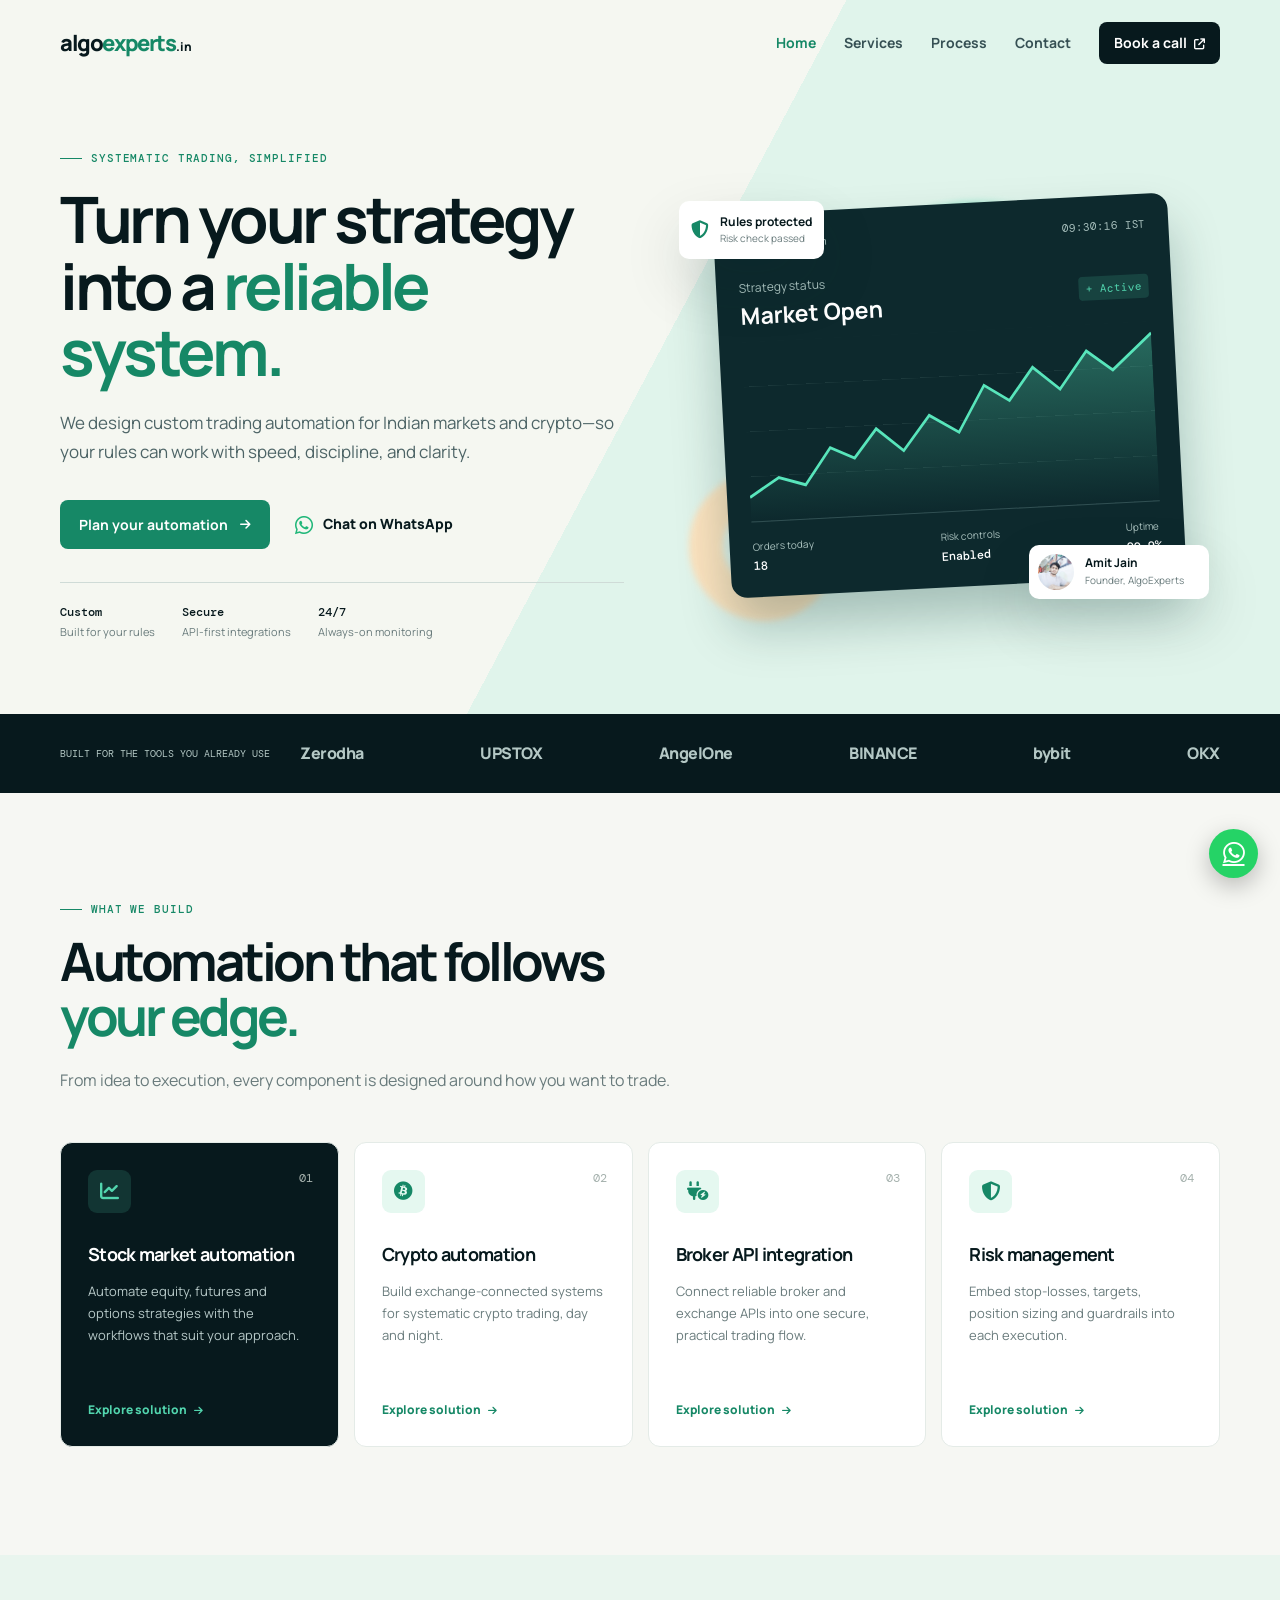
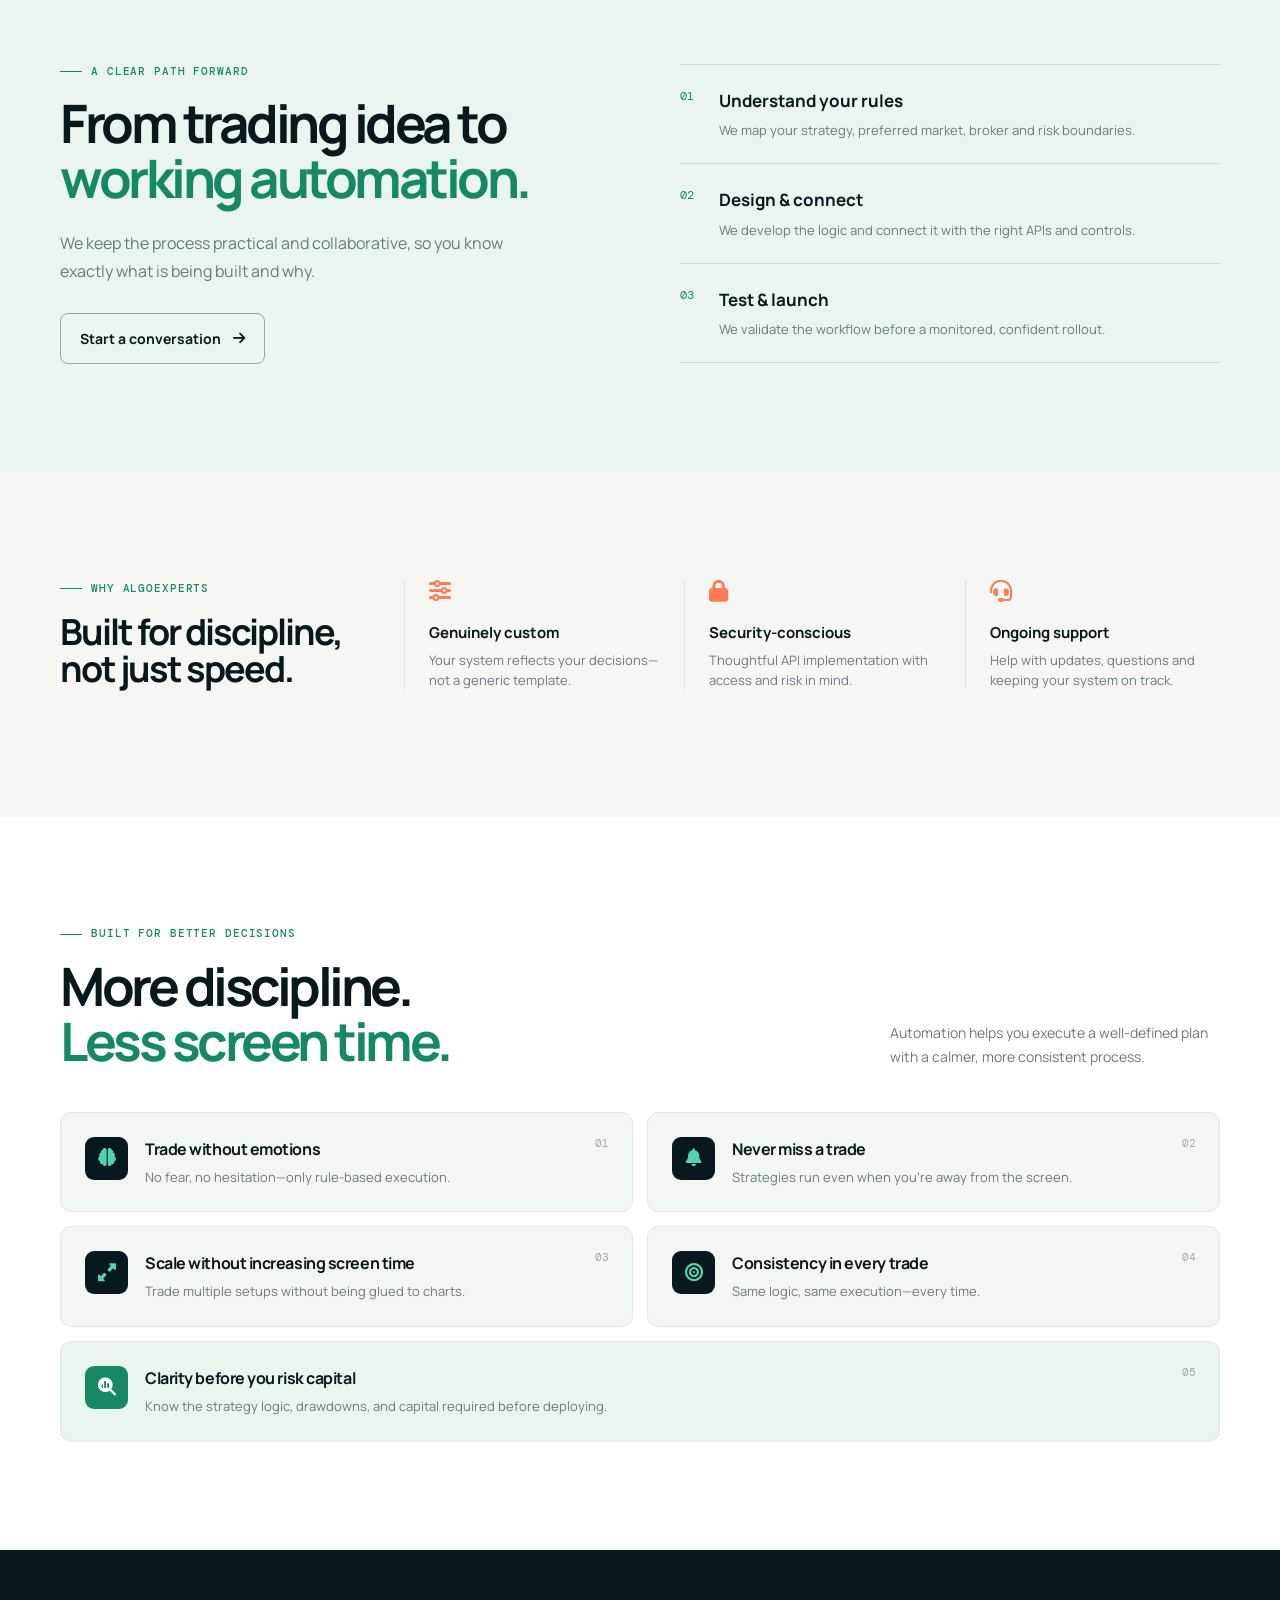
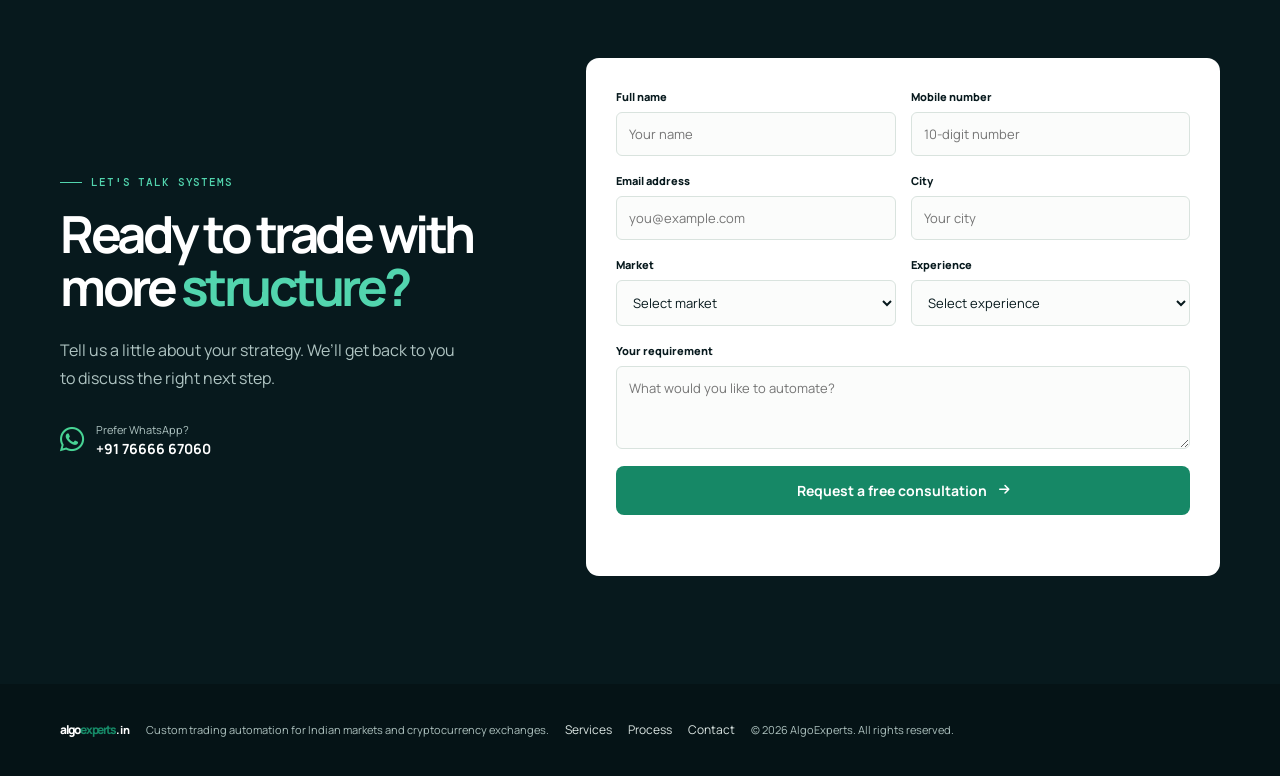
==== index.html @ 04788fb4 "Redesign trading automation landing page" ====
<!doctype html>
<html lang="en">
<head>
  <meta charset="UTF-8">
  <meta name="viewport" content="width=device-width, initial-scale=1.0">
  <meta name="description" content="Custom trading automation, broker API integrations and risk-managed systems for Indian markets and crypto exchanges.">
  <title>AlgoExperts.in | Trading automation, built around you</title>
  <link rel="preconnect" href="https://fonts.googleapis.com">
  <link rel="preconnect" href="https://fonts.gstatic.com" crossorigin>
  <link href="https://fonts.googleapis.com/css2?family=DM+Mono:wght@400;500&family=Manrope:wght@400;500;600;700;800&display=swap" rel="stylesheet">
  <link rel="stylesheet" href="https://cdnjs.cloudflare.com/ajax/libs/font-awesome/6.6.0/css/all.min.css">
  <link rel="stylesheet" href="assets/css/style.css">
  <link rel="stylesheet" href="assets/css/benefits.css">
</head>
<body>
  <header class="site-header">
    <nav class="navbar container" aria-label="Main navigation">
      <a class="logo" href="#home" aria-label="AlgoExperts home">algo<span>experts</span><small>.in</small></a>
      <button class="menu-toggle" type="button" aria-label="Open navigation" aria-expanded="false"><i class="fa-solid fa-bars"></i></button>
      <div class="nav-menu">
        <a class="active" href="#home">Home</a>
        <a href="#services">Services</a>
        <a href="#process">Process</a>
        <a href="#contact">Contact</a>
        <a class="nav-cta" href="#contact">Book a call <i class="fa-solid fa-arrow-up-right-from-square"></i></a>
      </div>
    </nav>
  </header>

  <main>
    <section class="hero" id="home">
      <div class="hero-grid container">
        <div class="hero-copy">
          <p class="eyebrow"><span></span> Systematic trading, simplified</p>
          <h1>Turn your strategy into a <em>reliable system.</em></h1>
          <p class="hero-description">We design custom trading automation for Indian markets and crypto—so your rules can work with speed, discipline, and clarity.</p>
          <div class="hero-actions">
            <a class="button button-primary" href="#contact">Plan your automation <i class="fa-solid fa-arrow-right"></i></a>
            <a class="text-link" href="https://wa.me/917666667060" target="_blank" rel="noopener"><i class="fa-brands fa-whatsapp"></i> Chat on WhatsApp</a>
          </div>
          <div class="trust-row" aria-label="Key benefits">
            <div><strong>Custom</strong><span>Built for your rules</span></div>
            <div><strong>Secure</strong><span>API-first integrations</span></div>
            <div><strong>24/7</strong><span>Always-on monitoring</span></div>
          </div>
        </div>
        <div class="hero-visual" aria-label="Trading system dashboard illustration">
          <div class="orb orb-one"></div><div class="orb orb-two"></div>
          <div class="dashboard-card">
            <div class="dashboard-top"><span class="live-dot">Live system</span><span class="mono">09:30:16 IST</span></div>
            <div class="chart-heading"><div><p>Strategy status</p><strong>Market Open</strong></div><span class="positive">+ Active</span></div>
            <div class="chart" aria-hidden="true"><svg viewBox="0 0 480 185" preserveAspectRatio="none"><defs><linearGradient id="area" x1="0" y1="0" x2="0" y2="1"><stop stop-color="#52d5ae" stop-opacity=".38"/><stop offset="1" stop-color="#52d5ae" stop-opacity="0"/></linearGradient></defs><path class="chart-area" d="M0 160 L35 141 L66 150 L97 113 L125 125 L152 96 L183 120 L215 85 L249 104 L281 57 L310 74 L339 41 L370 65 L403 27 L433 48 L480 12 V185 H0Z"/><path class="chart-line" d="M0 160 L35 141 L66 150 L97 113 L125 125 L152 96 L183 120 L215 85 L249 104 L281 57 L310 74 L339 41 L370 65 L403 27 L433 48 L480 12"/></svg></div>
            <div class="system-metrics"><div><span>Orders today</span><strong>18</strong></div><div><span>Risk controls</span><strong>Enabled</strong></div><div><span>Uptime</span><strong>99.9%</strong></div></div>
          </div>
          <div class="floating-card founder-card"><img src="assets/images/amit-jain.png" alt="Amit Jain"><div><strong>Amit Jain</strong><span>Founder, AlgoExperts</span></div></div>
          <div class="floating-card automation-card"><i class="fa-solid fa-shield-halved"></i><div><strong>Rules protected</strong><span>Risk check passed</span></div></div>
        </div>
      </div>
    </section>

    <section class="logo-strip"><div class="container"><p>BUILT FOR THE TOOLS YOU ALREADY USE</p><div class="platform-names"><span>Zerodha</span><span>UPSTOX</span><span>AngelOne</span><span>BINANCE</span><span>bybit</span><span>OKX</span></div></div></section>

    <section class="section services-section" id="services"><div class="container">
      <div class="section-intro"><p class="eyebrow"><span></span> What we build</p><h2>Automation that follows <em>your edge.</em></h2><p>From idea to execution, every component is designed around how you want to trade.</p></div>
      <div class="service-grid">
        <article class="service-card featured"><div class="service-icon"><i class="fa-solid fa-chart-line"></i></div><span class="card-number">01</span><h3>Stock market automation</h3><p>Automate equity, futures and options strategies with the workflows that suit your approach.</p><a href="#contact">Explore solution <i class="fa-solid fa-arrow-right"></i></a></article>
        <article class="service-card"><div class="service-icon"><i class="fa-brands fa-bitcoin"></i></div><span class="card-number">02</span><h3>Crypto automation</h3><p>Build exchange-connected systems for systematic crypto trading, day and night.</p><a href="#contact">Explore solution <i class="fa-solid fa-arrow-right"></i></a></article>
        <article class="service-card"><div class="service-icon"><i class="fa-solid fa-plug-circle-bolt"></i></div><span class="card-number">03</span><h3>Broker API integration</h3><p>Connect reliable broker and exchange APIs into one secure, practical trading flow.</p><a href="#contact">Explore solution <i class="fa-solid fa-arrow-right"></i></a></article>
        <article class="service-card"><div class="service-icon"><i class="fa-solid fa-shield-halved"></i></div><span class="card-number">04</span><h3>Risk management</h3><p>Embed stop-losses, targets, position sizing and guardrails into each execution.</p><a href="#contact">Explore solution <i class="fa-solid fa-arrow-right"></i></a></article>
      </div>
    </div></section>

    <section class="section process-section" id="process"><div class="container process-layout"><div><p class="eyebrow"><span></span> A clear path forward</p><h2>From trading idea to <em>working automation.</em></h2><p class="process-copy">We keep the process practical and collaborative, so you know exactly what is being built and why.</p><a class="button button-outline" href="#contact">Start a conversation <i class="fa-solid fa-arrow-right"></i></a></div><ol class="process-list"><li><span>01</span><div><h3>Understand your rules</h3><p>We map your strategy, preferred market, broker and risk boundaries.</p></div></li><li><span>02</span><div><h3>Design &amp; connect</h3><p>We develop the logic and connect it with the right APIs and controls.</p></div></li><li><span>03</span><div><h3>Test &amp; launch</h3><p>We validate the workflow before a monitored, confident rollout.</p></div></li></ol></div></section>

    <section class="section assurance-section"><div class="container assurance-grid"><div><p class="eyebrow"><span></span> Why AlgoExperts</p><h2>Built for discipline, not just speed.</h2></div><div class="assurance-item"><i class="fa-solid fa-sliders"></i><div><h3>Genuinely custom</h3><p>Your system reflects your decisions—not a generic template.</p></div></div><div class="assurance-item"><i class="fa-solid fa-lock"></i><div><h3>Security-conscious</h3><p>Thoughtful API implementation with access and risk in mind.</p></div></div><div class="assurance-item"><i class="fa-solid fa-headset"></i><div><h3>Ongoing support</h3><p>Help with updates, questions and keeping your system on track.</p></div></div></div></section>

    <section class="section benefits-section"><div class="container"><div class="benefits-heading"><div><p class="eyebrow"><span></span> Built for better decisions</p><h2>More discipline.<br><em>Less screen time.</em></h2></div><p>Automation helps you execute a well-defined plan with a calmer, more consistent process.</p></div><div class="benefits-grid"><article class="benefit-card"><div class="benefit-icon"><i class="fa-solid fa-brain"></i></div><div><h3>Trade without emotions</h3><p>No fear, no hesitation—only rule-based execution.</p></div><span>01</span></article><article class="benefit-card"><div class="benefit-icon"><i class="fa-solid fa-bell"></i></div><div><h3>Never miss a trade</h3><p>Strategies run even when you're away from the screen.</p></div><span>02</span></article><article class="benefit-card"><div class="benefit-icon"><i class="fa-solid fa-up-right-and-down-left-from-center"></i></div><div><h3>Scale without increasing screen time</h3><p>Trade multiple setups without being glued to charts.</p></div><span>03</span></article><article class="benefit-card"><div class="benefit-icon"><i class="fa-solid fa-bullseye"></i></div><div><h3>Consistency in every trade</h3><p>Same logic, same execution—every time.</p></div><span>04</span></article><article class="benefit-card benefit-card-wide"><div class="benefit-icon"><i class="fa-solid fa-magnifying-glass-chart"></i></div><div><h3>Clarity before you risk capital</h3><p>Know the strategy logic, drawdowns, and capital required before deploying.</p></div><span>05</span></article></div></div></section>

    <section class="section contact-section" id="contact"><div class="container contact-layout"><div class="contact-copy"><p class="eyebrow"><span></span> Let's talk systems</p><h2>Ready to trade with more <em>structure?</em></h2><p>Tell us a little about your strategy. We’ll get back to you to discuss the right next step.</p><a href="https://wa.me/917666667060" target="_blank" rel="noopener" class="whatsapp-call"><i class="fa-brands fa-whatsapp"></i><span>Prefer WhatsApp?<strong>+91 76666 67060</strong></span></a></div><div class="form-card"><form id="leadForm" novalidate><div class="form-row"><label>Full name<input type="text" id="name" name="name" placeholder="Your name" required></label><label>Mobile number<input type="tel" id="mobile" name="mobile" inputmode="numeric" placeholder="10-digit number" pattern="[0-9]{10}" required></label></div><div class="form-row"><label>Email address<input type="email" id="email" name="email" placeholder="you@example.com"></label><label>City<input type="text" id="city" name="city" placeholder="Your city"></label></div><div class="form-row"><label>Market<select id="market" name="market" required><option value="">Select market</option><option>Indian Stock Market</option><option>Cryptocurrency</option><option>Both</option></select></label><label>Experience<select id="experience" name="experience" required><option value="">Select experience</option><option>Beginner</option><option>Intermediate</option><option>Professional</option></select></label></div><label>Your requirement<textarea id="message" name="message" placeholder="What would you like to automate?"></textarea></label><button class="button button-primary form-submit" type="submit">Request a free consultation <i class="fa-solid fa-arrow-right"></i></button><p class="form-status" id="formStatus" aria-live="polite"></p></form></div></div></section>
  </main>
  <footer class="footer"><div class="container footer-inner"><a class="logo" href="#home">algo<span>experts</span><small>.in</small></a><p>Custom trading automation for Indian markets and cryptocurrency exchanges.</p><div><a href="#services">Services</a><a href="#process">Process</a><a href="#contact">Contact</a></div><small>© 2026 AlgoExperts. All rights reserved.</small></div></footer>
  <a href="https://wa.me/917666667060" class="whatsapp-float" target="_blank" rel="noopener" aria-label="Chat on WhatsApp"><i class="fa-brands fa-whatsapp"></i></a>
  <script src="assets/js/script.js"></script>
</body>
</html>
---- assets/css/style.css ----
:root{--ink:#07191d;--ink-soft:#123137;--paper:#f6f7f3;--white:#fff;--mint:#52d5ae;--mint-deep:#168866;--coral:#ff7b58;--muted:#697b7c;--line:#dce4df;--shadow:0 25px 60px rgba(10,42,45,.12)}*{box-sizing:border-box;margin:0}html{scroll-behavior:smooth}body{font-family:Manrope,Arial,sans-serif;color:var(--ink);background:var(--paper);line-height:1.55}.container{width:min(1160px,calc(100% - 48px));margin:auto}.site-header{position:absolute;z-index:10;inset:0 0 auto}.navbar{height:86px;display:flex;align-items:center;justify-content:space-between}.logo{color:var(--ink);font-size:22px;font-weight:800;text-decoration:none;letter-spacing:-1.4px}.logo span{color:var(--mint-deep)}.logo small{font-size:12px;letter-spacing:0}.nav-menu{display:flex;align-items:center;gap:28px}.nav-menu>a{color:#365054;text-decoration:none;font-size:14px;font-weight:700}.nav-menu>a:hover,.nav-menu .active{color:var(--mint-deep)}.nav-menu .nav-cta{background:var(--ink);color:white;padding:10px 15px;border-radius:8px}.nav-cta i{font-size:11px;margin-left:4px}.menu-toggle{display:none;background:none;border:0;font-size:20px;color:var(--ink)}.hero{overflow:hidden;padding:150px 0 74px;background:linear-gradient(118deg,#f5f7f1 51%,#e0f4eb 51%)}.hero-grid{display:grid;grid-template-columns:1.02fr .98fr;align-items:center;gap:55px}.eyebrow{display:flex;align-items:center;gap:9px;text-transform:uppercase;color:var(--mint-deep);font-family:'DM Mono',monospace;font-size:11px;font-weight:500;letter-spacing:.08em}.eyebrow span{width:22px;height:1px;background:currentColor}.hero h1,.section h2{font-size:clamp(38px,5vw,66px);line-height:1.04;letter-spacing:-3.5px;margin:19px 0 22px}.hero h1 em,.section h2 em{font-style:normal;color:var(--mint-deep)}.hero-description{max-width:560px;color:#4d6466;font-size:17px;line-height:1.75}.hero-actions{display:flex;align-items:center;gap:25px;margin:33px 0}.button{display:inline-flex;justify-content:center;align-items:center;gap:12px;border:0;border-radius:8px;padding:15px 19px;font:700 14px Manrope,sans-serif;text-decoration:none;cursor:pointer;transition:.25s}.button:hover{transform:translateY(-2px);box-shadow:0 12px 22px rgba(16,65,58,.18)}.button-primary{background:var(--mint-deep);color:white}.button-primary i{font-size:12px}.text-link{color:var(--ink);font-size:14px;font-weight:800;text-decoration:none}.text-link i{color:#20b779;font-size:21px;vertical-align:middle;margin-right:7px}.trust-row{display:flex;gap:27px;border-top:1px solid #cfdbd7;padding-top:21px}.trust-row div{display:flex;flex-direction:column}.trust-row strong{font:500 12px 'DM Mono',monospace;color:var(--ink)}.trust-row span{font-size:11px;color:var(--muted);margin-top:3px}.hero-visual{min-height:452px;position:relative;display:flex;align-items:center;justify-content:center}.orb{position:absolute;border-radius:50%;filter:blur(3px)}.orb-one{height:355px;width:355px;background:#8ce4c8;opacity:.65;right:12%;top:7%}.orb-two{width:150px;height:150px;border:34px solid #ffe1ba;bottom:0;left:2%;opacity:.9}.dashboard-card{z-index:1;width:min(100%,455px);background:#0d292d;border-radius:16px;padding:23px;color:white;box-shadow:0 30px 50px rgba(9,52,48,.27);transform:rotate(-3deg)}.dashboard-top,.chart-heading,.system-metrics{display:flex;justify-content:space-between;align-items:center}.dashboard-top{color:#a9c1be;font:11px 'DM Mono',monospace}.live-dot:before{content:'';display:inline-block;width:7px;height:7px;margin-right:6px;background:var(--mint);border-radius:50%}.chart-heading{margin:28px 0 9px}.chart-heading p{color:#a9c1be;font-size:12px}.chart-heading strong{font-size:23px}.positive{font:11px 'DM Mono',monospace;background:rgba(82,213,174,.15);color:var(--mint);padding:5px 7px;border-radius:4px}.chart{height:180px;border-bottom:1px solid #315053;background:repeating-linear-gradient(0deg,transparent,transparent 44px,rgba(177,216,206,.1) 45px)}.chart svg{width:100%;height:100%}.chart-area{fill:url(#area)}.chart-line{fill:none;stroke:#58e5bb;stroke-width:3}.system-metrics{padding-top:17px}.system-metrics div{display:flex;flex-direction:column;gap:3px}.system-metrics span{color:#a9c1be;font-size:10px}.system-metrics strong{font:500 12px 'DM Mono',monospace}.floating-card{position:absolute;z-index:2;background:#fff;border-radius:10px;box-shadow:var(--shadow);display:flex;align-items:center;gap:11px}.floating-card strong{font-size:12px;display:block}.floating-card span{display:block;color:var(--muted);font-size:10px}.founder-card{padding:9px;right:2%;bottom:5%;min-width:180px}.founder-card img{width:36px;height:36px;object-fit:cover;border-radius:50%}.automation-card{padding:12px;left:0;top:7%}.automation-card i{color:var(--mint-deep);font-size:18px}.logo-strip{background:var(--ink);color:#b4c8c5;padding:27px 0}.logo-strip .container{display:flex;align-items:center;justify-content:space-between;gap:30px}.logo-strip p{font:10px 'DM Mono',monospace;white-space:nowrap}.platform-names{display:flex;justify-content:space-between;align-items:center;width:100%;gap:20px}.platform-names span{font-weight:800;letter-spacing:-.5px}.section{padding:108px 0}.section-intro{max-width:610px}.section h2{font-size:clamp(35px,4.2vw,53px);margin-top:16px}.section-intro>p:last-child,.process-copy{color:var(--muted);font-size:16px;line-height:1.75}.service-grid{display:grid;grid-template-columns:repeat(4,1fr);gap:15px;margin-top:48px}.service-card{position:relative;display:flex;flex-direction:column;min-height:305px;background:white;border:1px solid #e4ebe7;border-radius:12px;padding:27px;transition:.25s}.service-card:hover{transform:translateY(-6px);box-shadow:var(--shadow);border-color:#bee4d6}.service-card.featured{background:var(--ink);color:white}.service-icon{width:43px;height:43px;display:grid;place-items:center;border-radius:9px;background:#e5f8f0;color:var(--mint-deep);font-size:19px}.featured .service-icon{background:rgba(82,213,174,.15);color:var(--mint)}.card-number{position:absolute;right:25px;color:#a5b1ad;font:12px 'DM Mono',monospace}.service-card h3{font-size:18px;margin:28px 0 11px;letter-spacing:-.7px}.service-card p{font-size:13px;color:var(--muted);line-height:1.7}.featured p{color:#b7c9c8}.service-card a{margin-top:auto;color:var(--mint-deep);font-size:12px;font-weight:800;text-decoration:none}.featured a{color:var(--mint)}.service-card a i{font-size:10px;margin-left:5px}.process-section{background:#e9f5ee}.process-layout{display:grid;grid-template-columns:.9fr 1.1fr;gap:105px;align-items:center}.process-copy{margin-bottom:28px}.button-outline{color:var(--ink);background:transparent;border:1px solid #91aba4}.process-list{list-style:none;counter-reset:step}.process-list li{display:flex;gap:25px;padding:23px 0;border-bottom:1px solid #cbded4}.process-list li:first-child{border-top:1px solid #cbded4}.process-list span{font:12px 'DM Mono',monospace;color:var(--mint-deep)}.process-list h3{font-size:17px;margin-bottom:6px}.process-list p{color:var(--muted);font-size:13px}.assurance-grid{display:grid;grid-template-columns:1.25fr 1fr 1fr 1fr;gap:25px;align-items:start}.assurance-grid h2{font-size:36px;letter-spacing:-2px}.assurance-item{border-left:1px solid var(--line);padding-left:24px}.assurance-item i{color:var(--coral);font-size:22px;margin-bottom:19px}.assurance-item h3{font-size:15px;margin-bottom:6px}.assurance-item p{color:var(--muted);font-size:13px}.contact-section{background:var(--ink);color:white}.contact-layout{display:grid;grid-template-columns:.82fr 1.18fr;gap:86px;align-items:center}.contact-section .eyebrow{color:var(--mint)}.contact-section h2{font-size:clamp(38px,4vw,54px)}.contact-section h2 em{color:var(--mint)}.contact-copy>p:not(.eyebrow){color:#afc4c2;max-width:400px;line-height:1.75}.whatsapp-call{margin-top:29px;color:white;display:flex;align-items:center;gap:11px;text-decoration:none}.whatsapp-call>i{font-size:28px;color:#48d394}.whatsapp-call span{font-size:11px;color:#afc4c2}.whatsapp-call strong{display:block;color:white;font-size:14px}.form-card{background:#fff;color:var(--ink);padding:30px;border-radius:13px}.form-row{display:grid;grid-template-columns:1fr 1fr;gap:15px}label{display:flex;flex-direction:column;gap:7px;font-size:11px;font-weight:800;margin-bottom:16px}input,select,textarea{width:100%;border:1px solid #d9e3de;background:#fbfcfb;border-radius:6px;padding:12px;color:var(--ink);font:13px Manrope,sans-serif;outline:0}input:focus,select:focus,textarea:focus{border-color:var(--mint-deep);box-shadow:0 0 0 3px rgba(82,213,174,.14)}textarea{height:83px;resize:vertical}.form-submit{width:100%;margin-top:1px}.form-status{min-height:19px;margin-top:12px;text-align:center;font-size:12px}.form-status.error{color:#c74931}.form-status.success{color:var(--mint-deep)}.footer{background:#051316;color:#adc1be;padding:37px 0}.footer-inner{display:grid;grid-template-columns:1.1fr 1.8fr 1.2fr auto;gap:20px;align-items:center}.footer .logo{color:white}.footer p,.footer small{font-size:11px}.footer div{display:flex;gap:16px}.footer div a{color:#dce6e3;text-decoration:none;font-size:12px}.whatsapp-float{position:fixed;z-index:10;right:22px;bottom:22px;width:49px;height:49px;display:grid;place-items:center;border-radius:50%;background:#25d366;color:white;box-shadow:0 8px 23px rgba(0,0,0,.25);font-size:25px}@media(max-width:900px){.hero-grid,.process-layout,.contact-layout{grid-template-columns:1fr;gap:45px}.hero-visual{min-height:410px}.service-grid{grid-template-columns:repeat(2,1fr)}.assurance-grid{grid-template-columns:1fr 1fr}.assurance-grid>div:first-child{grid-column:span 2}.footer-inner{grid-template-columns:1fr 1fr}.footer small{grid-column:span 2}.contact-copy{max-width:500px}}@media(max-width:640px){.container{width:min(100% - 32px,1160px)}.site-header{background:#f5f7f1}.navbar{height:66px}.menu-toggle{display:block}.nav-menu{display:none;position:absolute;top:66px;left:0;right:0;padding:18px 16px;background:#fff;box-shadow:0 14px 25px rgba(0,0,0,.08);flex-direction:column;align-items:stretch;gap:15px}.nav-menu.open{display:flex}.nav-menu .nav-cta{text-align:center}.hero{padding:118px 0 45px;background:#f5f7f1}.hero h1{letter-spacing:-2.5px}.hero-actions{align-items:flex-start;flex-direction:column;gap:18px}.trust-row{gap:14px;justify-content:space-between}.hero-visual{min-height:350px}.dashboard-card{padding:17px;transform:rotate(-2deg)}.chart{height:140px}.floating-card{transform:scale(.86)}.founder-card{right:-3%;bottom:0}.automation-card{left:-4%;top:0}.logo-strip .container{display:block}.logo-strip p{margin-bottom:16px}.platform-names{flex-wrap:wrap;gap:14px;font-size:14px}.section{padding:72px 0}.service-grid,.assurance-grid,.form-row{grid-template-columns:1fr}.assurance-grid>div:first-child{grid-column:auto}.assurance-item{border-left:0;border-top:1px solid var(--line);padding:20px 0 0}.process-list li{gap:15px}.form-card{padding:20px}.footer-inner{grid-template-columns:1fr;gap:16px}.footer small{grid-column:auto}.footer div{flex-wrap:wrap}.contact-layout{gap:35px}}
---- assets/css/benefits.css ----
.benefits-section{background:#fff}.benefits-heading{display:flex;justify-content:space-between;align-items:end;gap:30px;margin-bottom:43px}.benefits-heading h2{margin-bottom:0}.benefits-heading>p{max-width:330px;color:var(--muted);font-size:14px;line-height:1.7}.benefits-grid{display:grid;grid-template-columns:repeat(2,1fr);gap:14px}.benefit-card{position:relative;display:flex;align-items:flex-start;gap:17px;padding:24px;background:#f3f7f4;border:1px solid #e0eae4;border-radius:11px;transition:.25s}.benefit-card:hover{background:#e8f7ef;transform:translateY(-4px);box-shadow:0 15px 34px rgba(12,55,45,.08)}.benefit-icon{flex:0 0 43px;height:43px;display:grid;place-items:center;border-radius:9px;background:var(--ink);color:var(--mint);font-size:18px}.benefit-card h3{padding-right:27px;font-size:16px;letter-spacing:-.45px;margin-bottom:5px}.benefit-card p{color:var(--muted);font-size:13px;line-height:1.6}.benefit-card>span{position:absolute;top:23px;right:23px;color:#9aaba5;font:11px 'DM Mono',monospace}.benefit-card-wide{grid-column:span 2;background:#eaf5ee}.benefit-card-wide .benefit-icon{background:var(--mint-deep);color:white}@media(max-width:640px){.benefits-heading{display:block}.benefits-heading>p{margin-top:17px}.benefits-grid{grid-template-columns:1fr}.benefit-card-wide{grid-column:auto}}
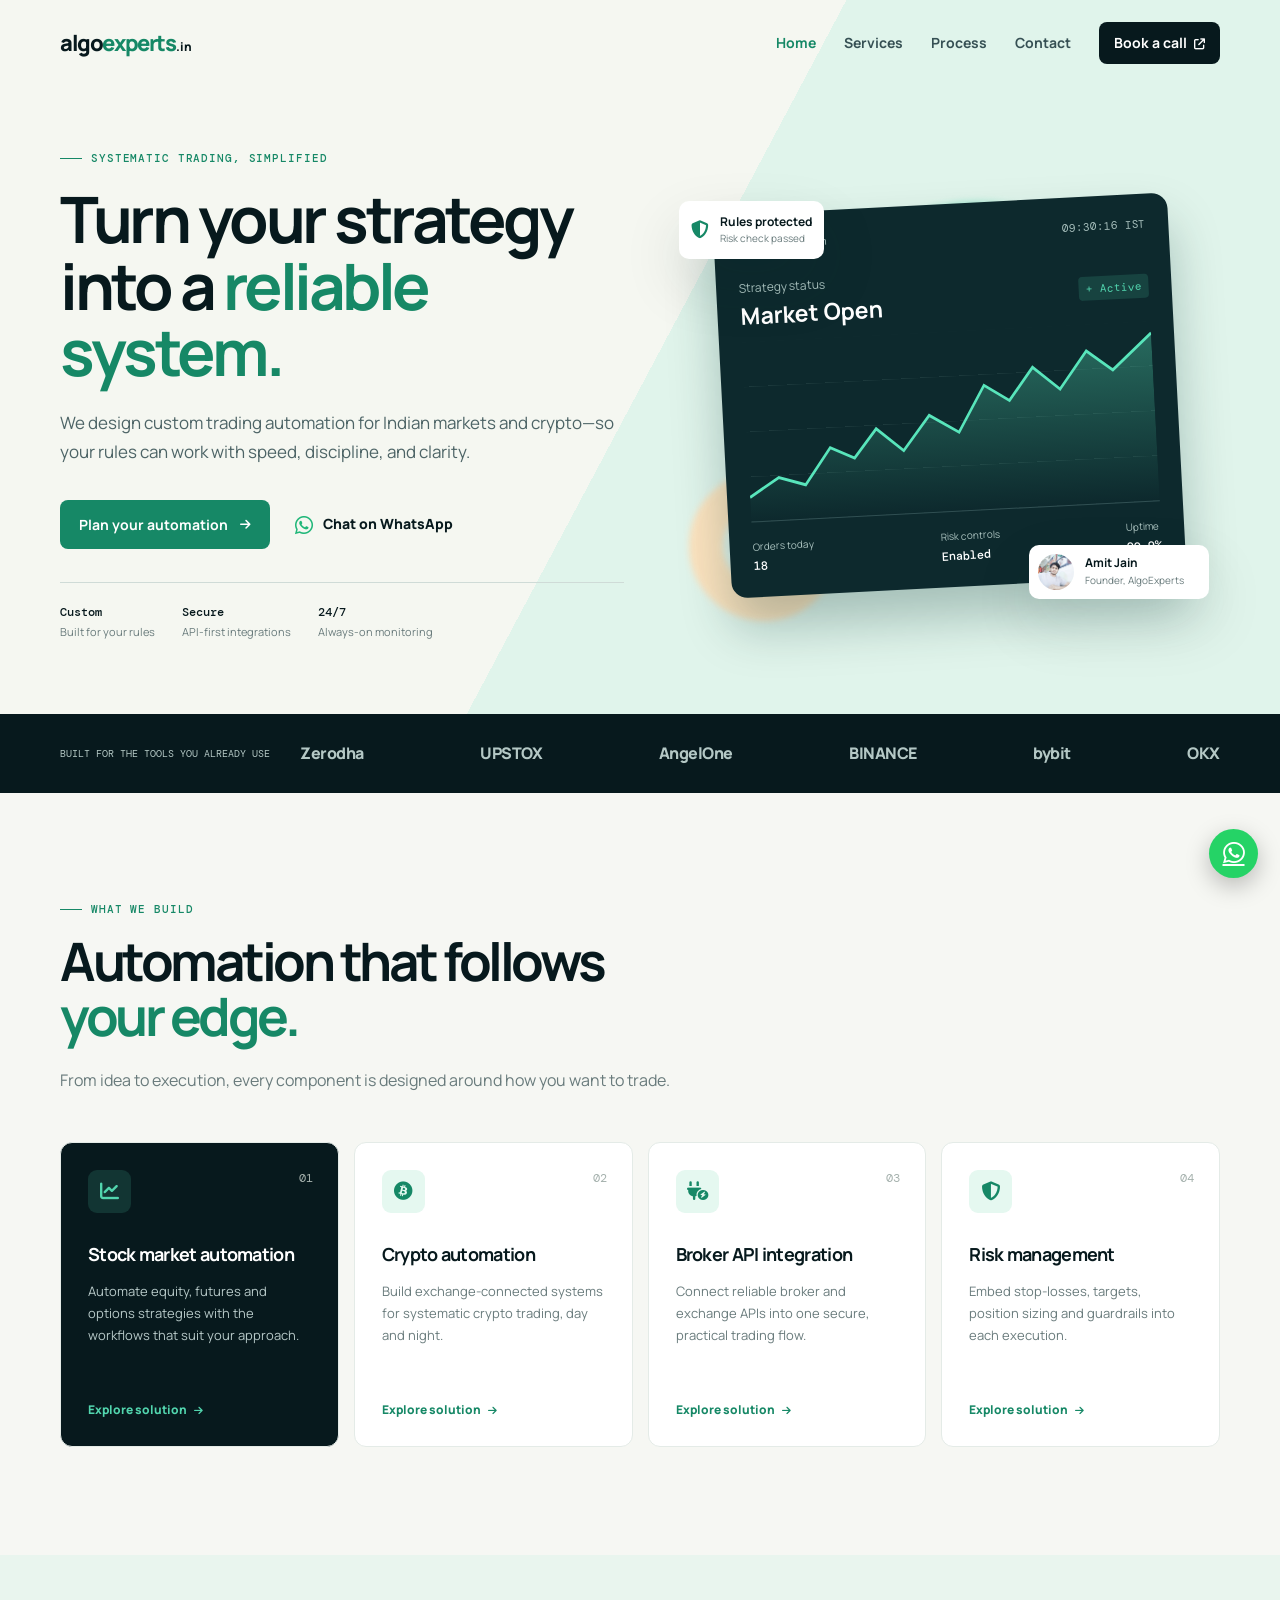
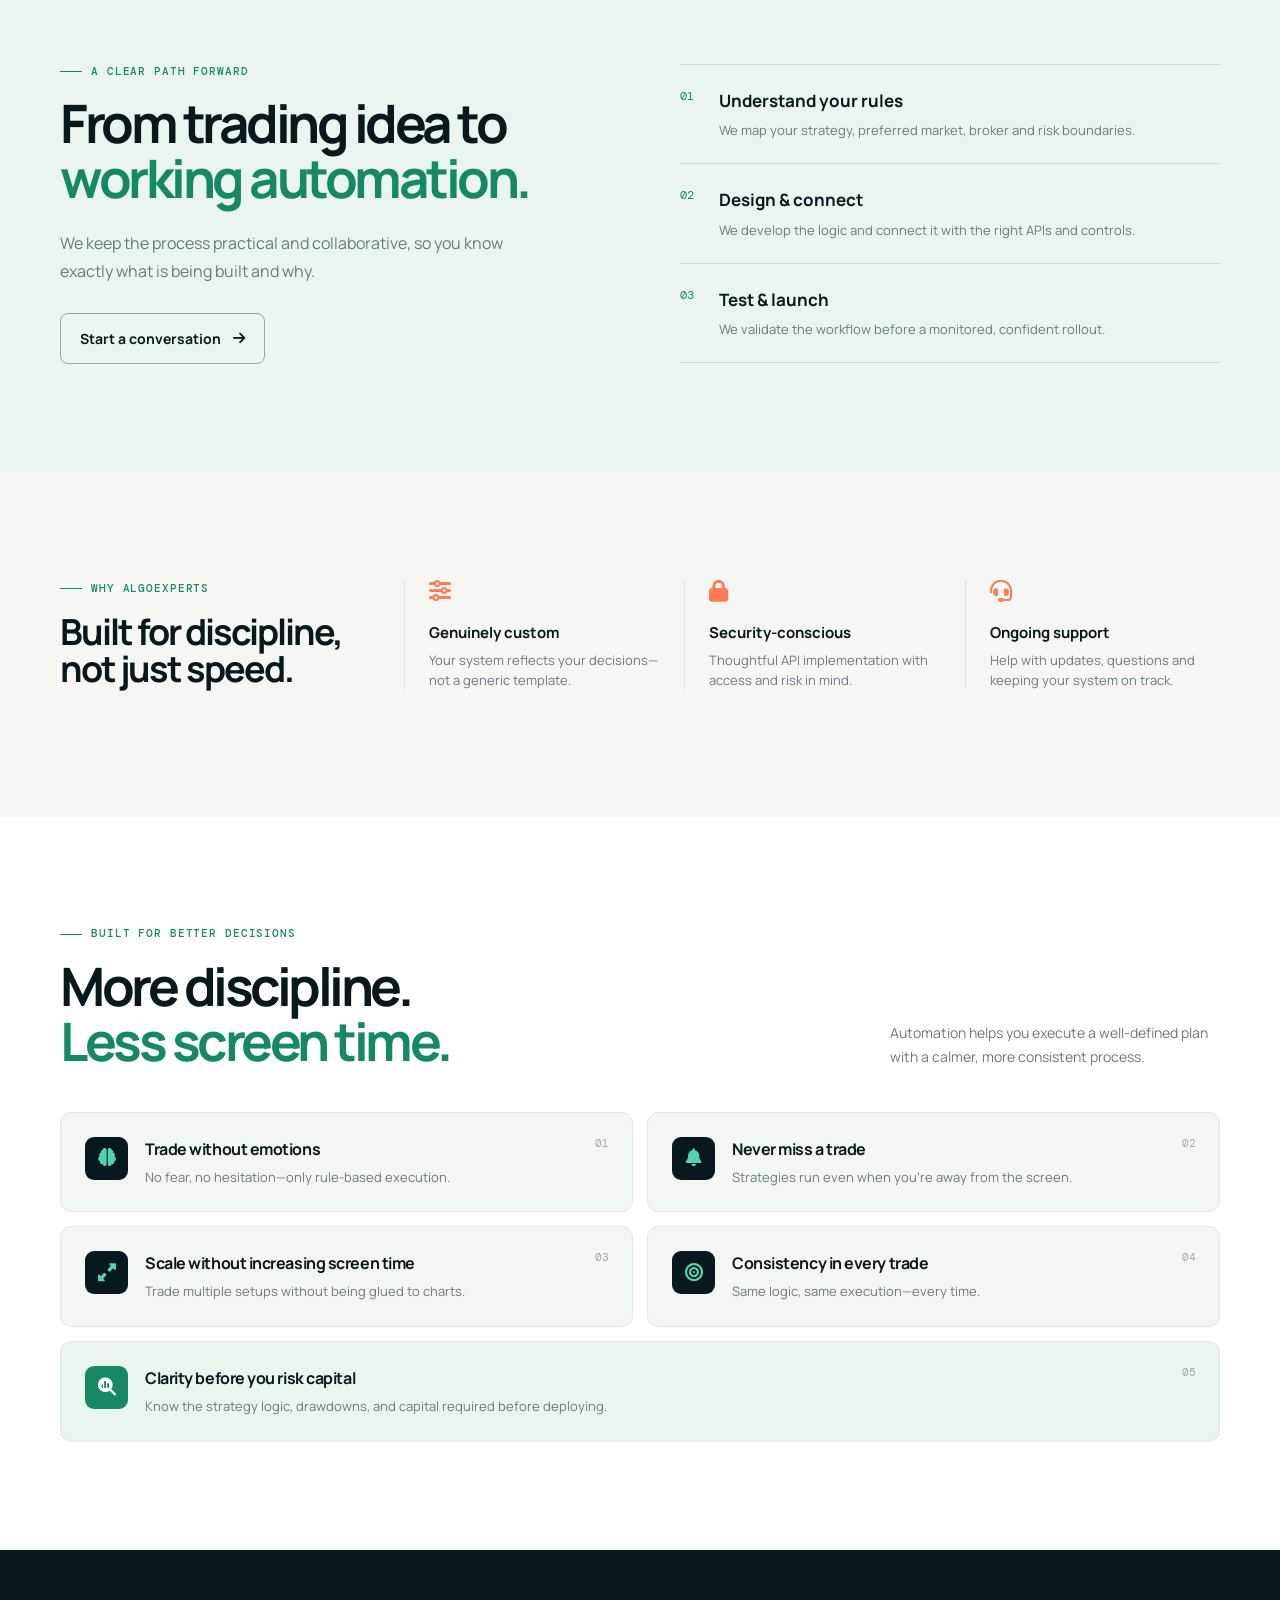
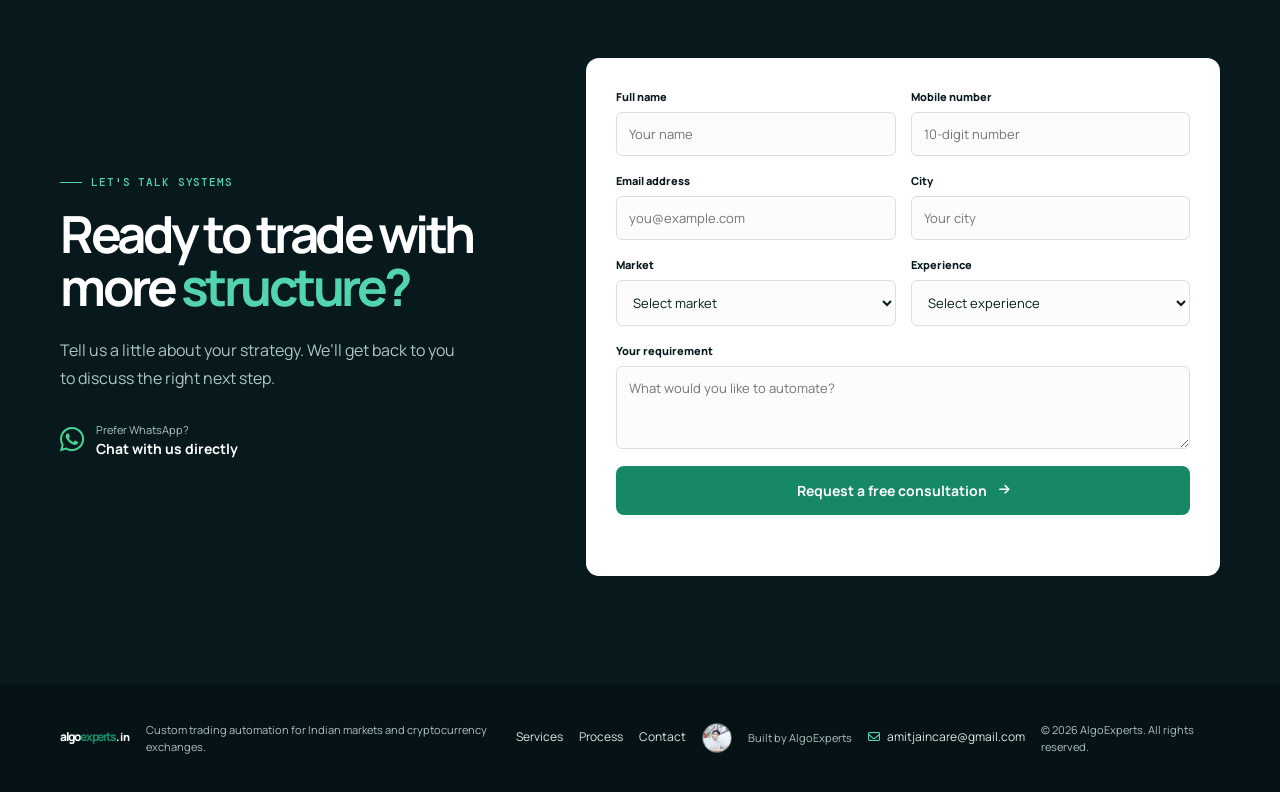
==== commit 29a3cb4e: "Add founder footer and contact email" ====
--- a/index.html
+++ b/index.html
@@ -11,6 +11,7 @@
   <link rel="stylesheet" href="https://cdnjs.cloudflare.com/ajax/libs/font-awesome/6.6.0/css/all.min.css">
   <link rel="stylesheet" href="assets/css/style.css">
   <link rel="stylesheet" href="assets/css/benefits.css">
+  <link rel="stylesheet" href="assets/css/footer-founder.css">
 </head>
 <body>
   <header class="site-header">
@@ -76,9 +77,9 @@
 
     <section class="section benefits-section"><div class="container"><div class="benefits-heading"><div><p class="eyebrow"><span></span> Built for better decisions</p><h2>More discipline.<br><em>Less screen time.</em></h2></div><p>Automation helps you execute a well-defined plan with a calmer, more consistent process.</p></div><div class="benefits-grid"><article class="benefit-card"><div class="benefit-icon"><i class="fa-solid fa-brain"></i></div><div><h3>Trade without emotions</h3><p>No fear, no hesitation—only rule-based execution.</p></div><span>01</span></article><article class="benefit-card"><div class="benefit-icon"><i class="fa-solid fa-bell"></i></div><div><h3>Never miss a trade</h3><p>Strategies run even when you're away from the screen.</p></div><span>02</span></article><article class="benefit-card"><div class="benefit-icon"><i class="fa-solid fa-up-right-and-down-left-from-center"></i></div><div><h3>Scale without increasing screen time</h3><p>Trade multiple setups without being glued to charts.</p></div><span>03</span></article><article class="benefit-card"><div class="benefit-icon"><i class="fa-solid fa-bullseye"></i></div><div><h3>Consistency in every trade</h3><p>Same logic, same execution—every time.</p></div><span>04</span></article><article class="benefit-card benefit-card-wide"><div class="benefit-icon"><i class="fa-solid fa-magnifying-glass-chart"></i></div><div><h3>Clarity before you risk capital</h3><p>Know the strategy logic, drawdowns, and capital required before deploying.</p></div><span>05</span></article></div></div></section>
 
-    <section class="section contact-section" id="contact"><div class="container contact-layout"><div class="contact-copy"><p class="eyebrow"><span></span> Let's talk systems</p><h2>Ready to trade with more <em>structure?</em></h2><p>Tell us a little about your strategy. We’ll get back to you to discuss the right next step.</p><a href="https://wa.me/917666667060" target="_blank" rel="noopener" class="whatsapp-call"><i class="fa-brands fa-whatsapp"></i><span>Prefer WhatsApp?<strong>+91 76666 67060</strong></span></a></div><div class="form-card"><form id="leadForm" novalidate><div class="form-row"><label>Full name<input type="text" id="name" name="name" placeholder="Your name" required></label><label>Mobile number<input type="tel" id="mobile" name="mobile" inputmode="numeric" placeholder="10-digit number" pattern="[0-9]{10}" required></label></div><div class="form-row"><label>Email address<input type="email" id="email" name="email" placeholder="you@example.com"></label><label>City<input type="text" id="city" name="city" placeholder="Your city"></label></div><div class="form-row"><label>Market<select id="market" name="market" required><option value="">Select market</option><option>Indian Stock Market</option><option>Cryptocurrency</option><option>Both</option></select></label><label>Experience<select id="experience" name="experience" required><option value="">Select experience</option><option>Beginner</option><option>Intermediate</option><option>Professional</option></select></label></div><label>Your requirement<textarea id="message" name="message" placeholder="What would you like to automate?"></textarea></label><button class="button button-primary form-submit" type="submit">Request a free consultation <i class="fa-solid fa-arrow-right"></i></button><p class="form-status" id="formStatus" aria-live="polite"></p></form></div></div></section>
+    <section class="section contact-section" id="contact"><div class="container contact-layout"><div class="contact-copy"><p class="eyebrow"><span></span> Let's talk systems</p><h2>Ready to trade with more <em>structure?</em></h2><p>Tell us a little about your strategy. We’ll get back to you to discuss the right next step.</p><a href="https://wa.me/917666667060" target="_blank" rel="noopener" class="whatsapp-call"><i class="fa-brands fa-whatsapp"></i><span>Prefer WhatsApp?<strong>Chat with us directly</strong></span></a></div><div class="form-card"><form id="leadForm" novalidate><div class="form-row"><label>Full name<input type="text" id="name" name="name" placeholder="Your name" required></label><label>Mobile number<input type="tel" id="mobile" name="mobile" inputmode="numeric" placeholder="10-digit number" pattern="[0-9]{10}" required></label></div><div class="form-row"><label>Email address<input type="email" id="email" name="email" placeholder="you@example.com"></label><label>City<input type="text" id="city" name="city" placeholder="Your city"></label></div><div class="form-row"><label>Market<select id="market" name="market" required><option value="">Select market</option><option>Indian Stock Market</option><option>Cryptocurrency</option><option>Both</option></select></label><label>Experience<select id="experience" name="experience" required><option value="">Select experience</option><option>Beginner</option><option>Intermediate</option><option>Professional</option></select></label></div><label>Your requirement<textarea id="message" name="message" placeholder="What would you like to automate?"></textarea></label><button class="button button-primary form-submit" type="submit">Request a free consultation <i class="fa-solid fa-arrow-right"></i></button><p class="form-status" id="formStatus" aria-live="polite"></p></form></div></div></section>
   </main>
-  <footer class="footer"><div class="container footer-inner"><a class="logo" href="#home">algo<span>experts</span><small>.in</small></a><p>Custom trading automation for Indian markets and cryptocurrency exchanges.</p><div><a href="#services">Services</a><a href="#process">Process</a><a href="#contact">Contact</a></div><small>© 2026 AlgoExperts. All rights reserved.</small></div></footer>
+  <footer class="footer"><div class="container footer-inner"><a class="logo" href="#home">algo<span>experts</span><small>.in</small></a><p>Custom trading automation for Indian markets and cryptocurrency exchanges.</p><div><a href="#services">Services</a><a href="#process">Process</a><a href="#contact">Contact</a></div><div class="footer-founder"><img src="assets/images/amit-jain.png" alt="Amit Jain"><span>Built by AlgoExperts</span></div><a class="footer-email" href="mailto:amitjaincare@gmail.com"><i class="fa-regular fa-envelope"></i> amitjaincare@gmail.com</a><small>© 2026 AlgoExperts. All rights reserved.</small></div></footer>
   <a href="https://wa.me/917666667060" class="whatsapp-float" target="_blank" rel="noopener" aria-label="Chat on WhatsApp"><i class="fa-brands fa-whatsapp"></i></a>
   <script src="assets/js/script.js"></script>
 </body>
--- a/assets/css/footer-founder.css
+++ b/assets/css/footer-founder.css
@@ -0,0 +1 @@
+.footer-founder{display:flex;align-items:center;gap:8px;white-space:nowrap;font-size:11px}.footer-founder img{width:30px;height:30px;object-fit:cover;border-radius:50%;border:1px solid rgba(255,255,255,.35)}.footer-email{color:#dce6e3;text-decoration:none;font-size:11px;white-space:nowrap}.footer-email i{margin-right:5px;color:var(--mint)}
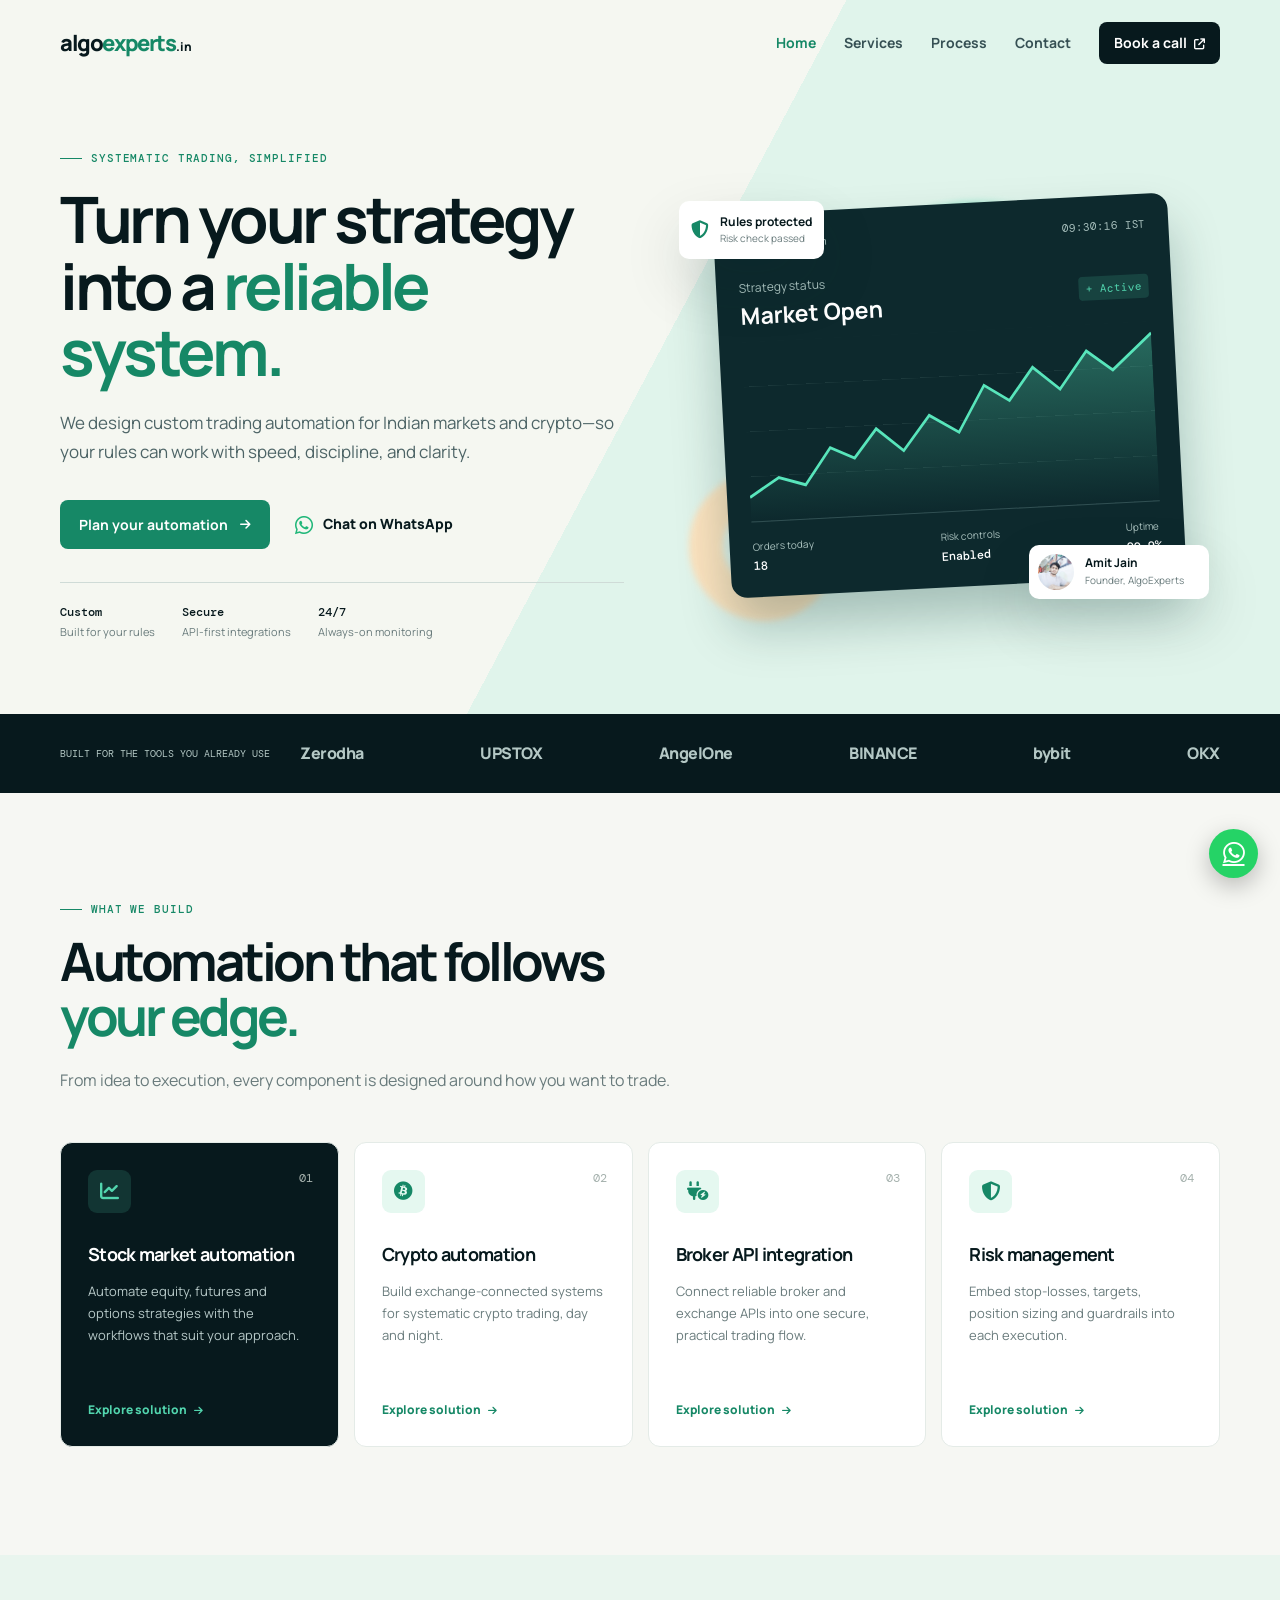
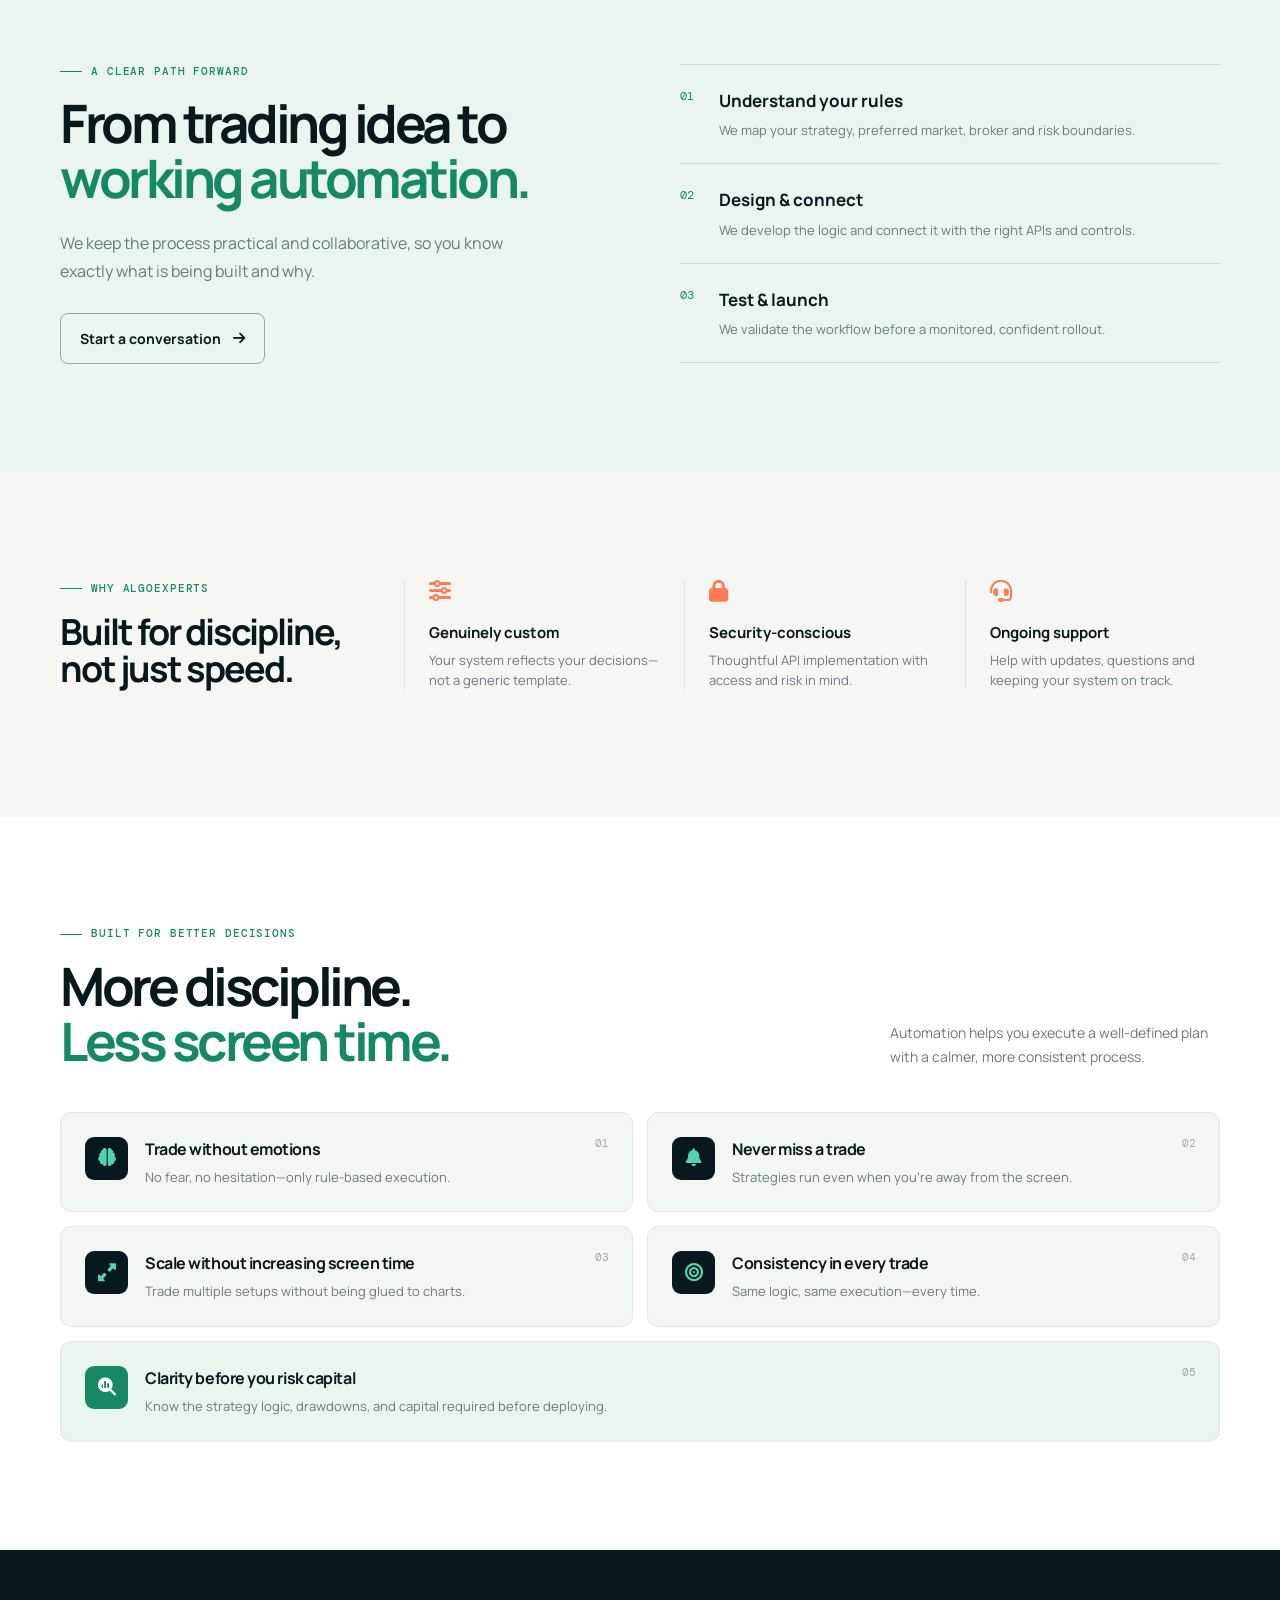
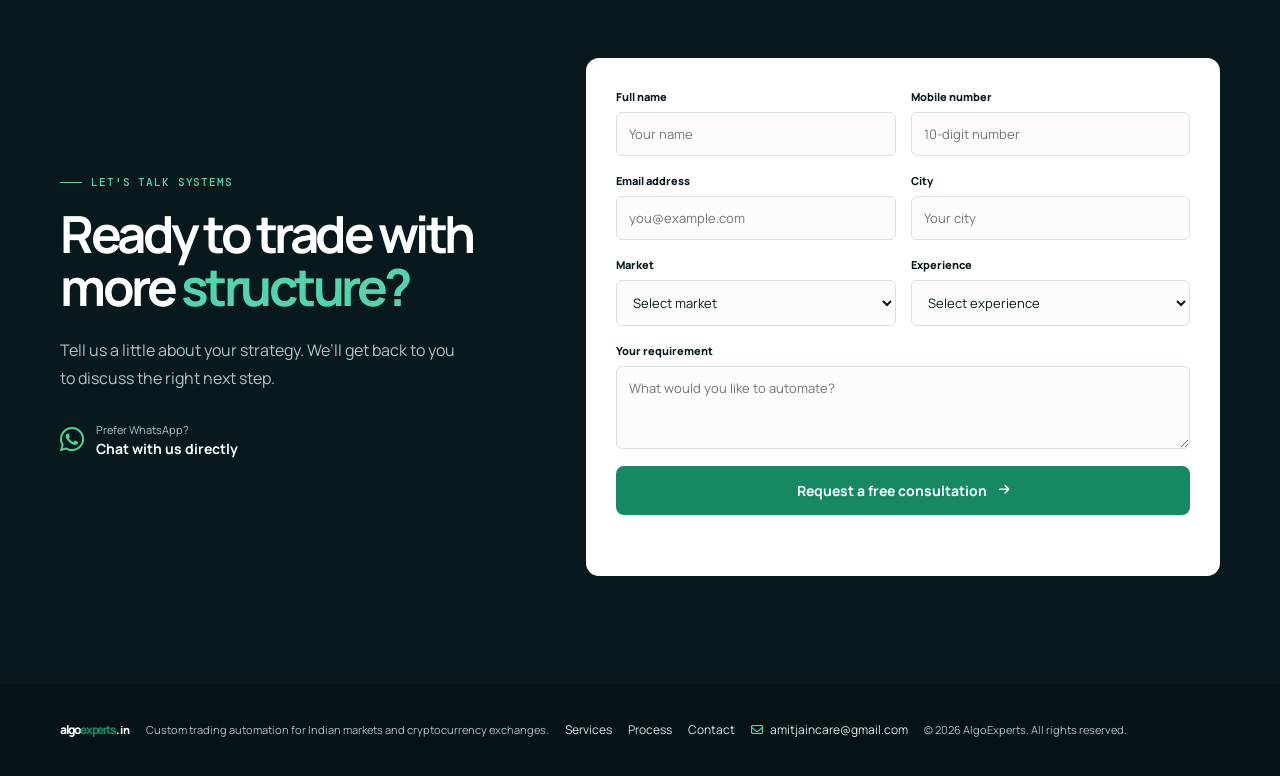
==== commit 3c67ba19: "Remove duplicate founder photo from footer" ====
--- a/index.html
+++ b/index.html
@@ -11,7 +11,7 @@
   <link rel="stylesheet" href="https://cdnjs.cloudflare.com/ajax/libs/font-awesome/6.6.0/css/all.min.css">
   <link rel="stylesheet" href="assets/css/style.css">
   <link rel="stylesheet" href="assets/css/benefits.css">
-  <link rel="stylesheet" href="assets/css/footer-founder.css">
+  <link rel="stylesheet" href="assets/css/footer-contact.css">
 </head>
 <body>
   <header class="site-header">
@@ -79,7 +79,7 @@
 
     <section class="section contact-section" id="contact"><div class="container contact-layout"><div class="contact-copy"><p class="eyebrow"><span></span> Let's talk systems</p><h2>Ready to trade with more <em>structure?</em></h2><p>Tell us a little about your strategy. We’ll get back to you to discuss the right next step.</p><a href="https://wa.me/917666667060" target="_blank" rel="noopener" class="whatsapp-call"><i class="fa-brands fa-whatsapp"></i><span>Prefer WhatsApp?<strong>Chat with us directly</strong></span></a></div><div class="form-card"><form id="leadForm" novalidate><div class="form-row"><label>Full name<input type="text" id="name" name="name" placeholder="Your name" required></label><label>Mobile number<input type="tel" id="mobile" name="mobile" inputmode="numeric" placeholder="10-digit number" pattern="[0-9]{10}" required></label></div><div class="form-row"><label>Email address<input type="email" id="email" name="email" placeholder="you@example.com"></label><label>City<input type="text" id="city" name="city" placeholder="Your city"></label></div><div class="form-row"><label>Market<select id="market" name="market" required><option value="">Select market</option><option>Indian Stock Market</option><option>Cryptocurrency</option><option>Both</option></select></label><label>Experience<select id="experience" name="experience" required><option value="">Select experience</option><option>Beginner</option><option>Intermediate</option><option>Professional</option></select></label></div><label>Your requirement<textarea id="message" name="message" placeholder="What would you like to automate?"></textarea></label><button class="button button-primary form-submit" type="submit">Request a free consultation <i class="fa-solid fa-arrow-right"></i></button><p class="form-status" id="formStatus" aria-live="polite"></p></form></div></div></section>
   </main>
-  <footer class="footer"><div class="container footer-inner"><a class="logo" href="#home">algo<span>experts</span><small>.in</small></a><p>Custom trading automation for Indian markets and cryptocurrency exchanges.</p><div><a href="#services">Services</a><a href="#process">Process</a><a href="#contact">Contact</a></div><div class="footer-founder"><img src="assets/images/amit-jain.png" alt="Amit Jain"><span>Built by AlgoExperts</span></div><a class="footer-email" href="mailto:amitjaincare@gmail.com"><i class="fa-regular fa-envelope"></i> amitjaincare@gmail.com</a><small>© 2026 AlgoExperts. All rights reserved.</small></div></footer>
+  <footer class="footer"><div class="container footer-inner"><a class="logo" href="#home">algo<span>experts</span><small>.in</small></a><p>Custom trading automation for Indian markets and cryptocurrency exchanges.</p><div><a href="#services">Services</a><a href="#process">Process</a><a href="#contact">Contact</a></div><a class="footer-email" href="mailto:amitjaincare@gmail.com"><i class="fa-regular fa-envelope"></i> amitjaincare@gmail.com</a><small>© 2026 AlgoExperts. All rights reserved.</small></div></footer>
   <a href="https://wa.me/917666667060" class="whatsapp-float" target="_blank" rel="noopener" aria-label="Chat on WhatsApp"><i class="fa-brands fa-whatsapp"></i></a>
   <script src="assets/js/script.js"></script>
 </body>
--- a/assets/css/footer-contact.css
+++ b/assets/css/footer-contact.css
@@ -0,0 +1 @@
+.footer-email{color:#dce6e3;text-decoration:none;font-size:11px;white-space:nowrap}.footer-email i{margin-right:5px;color:var(--mint)}
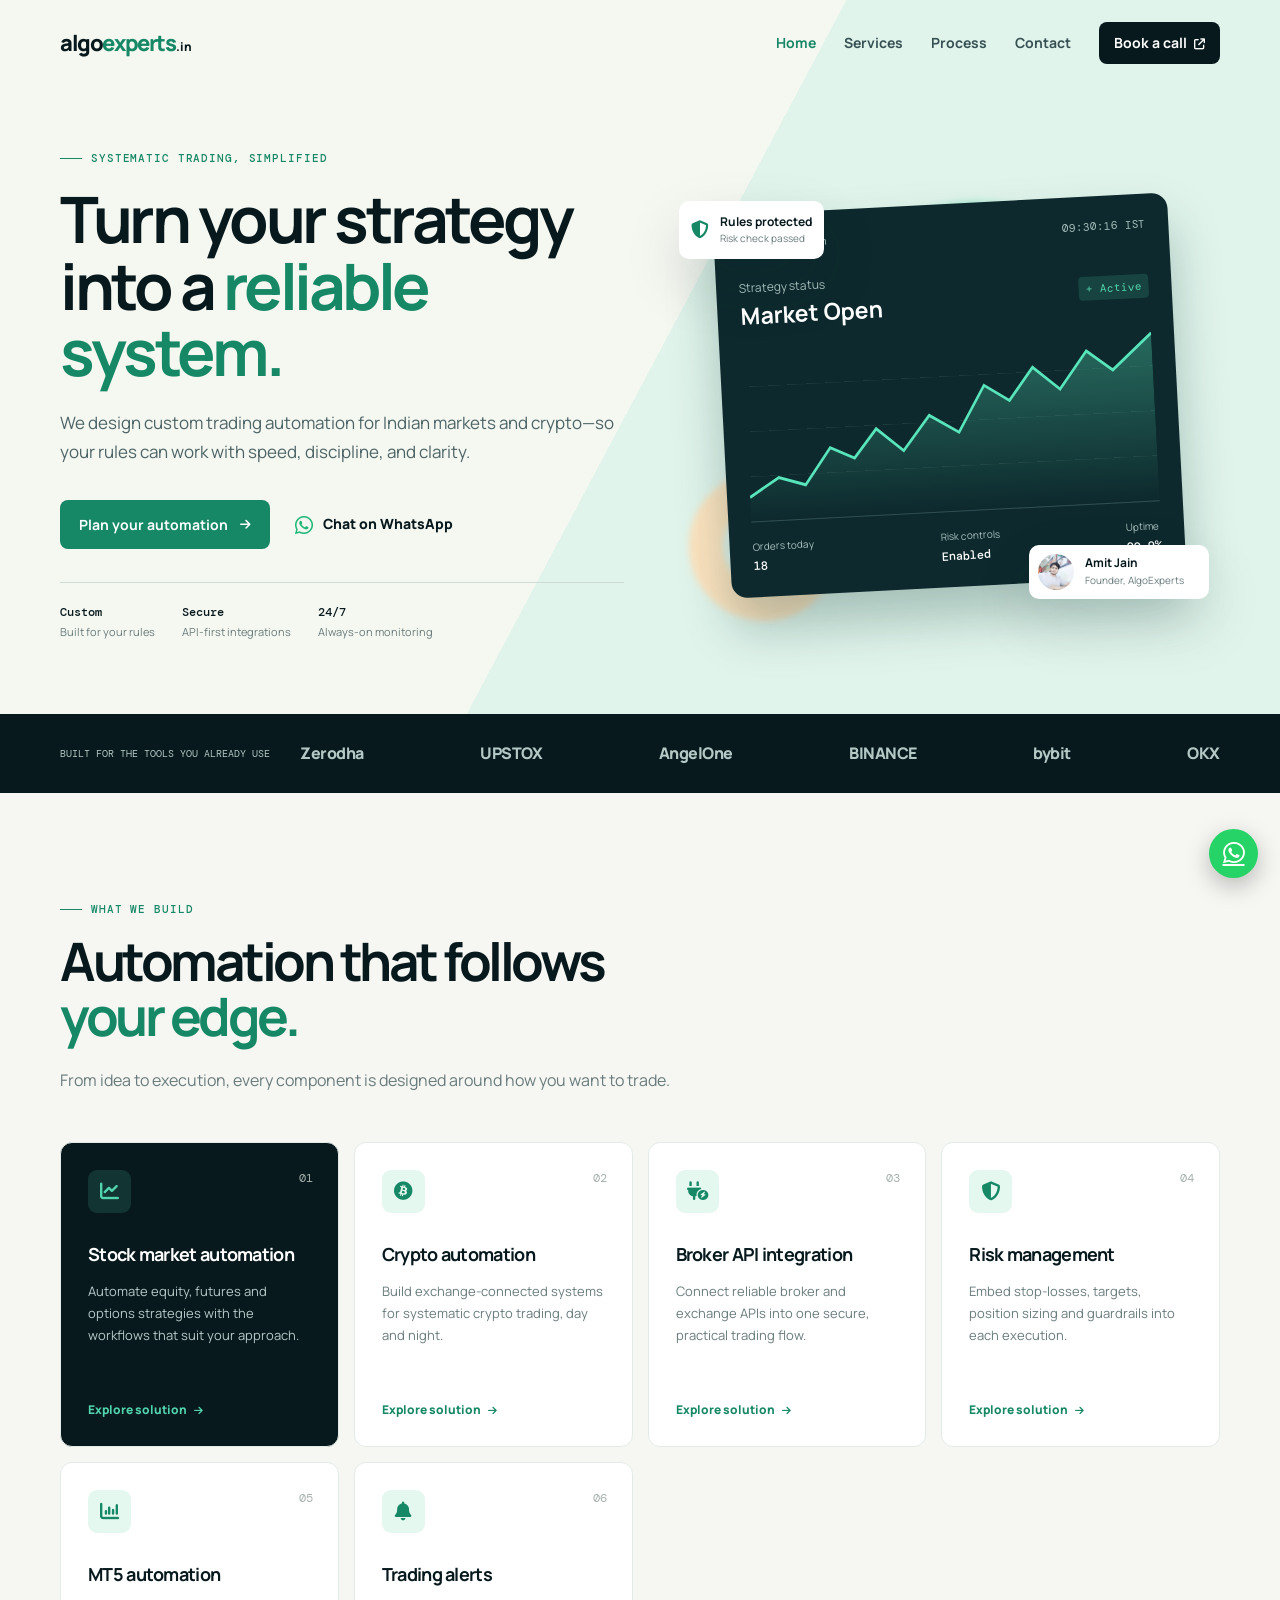
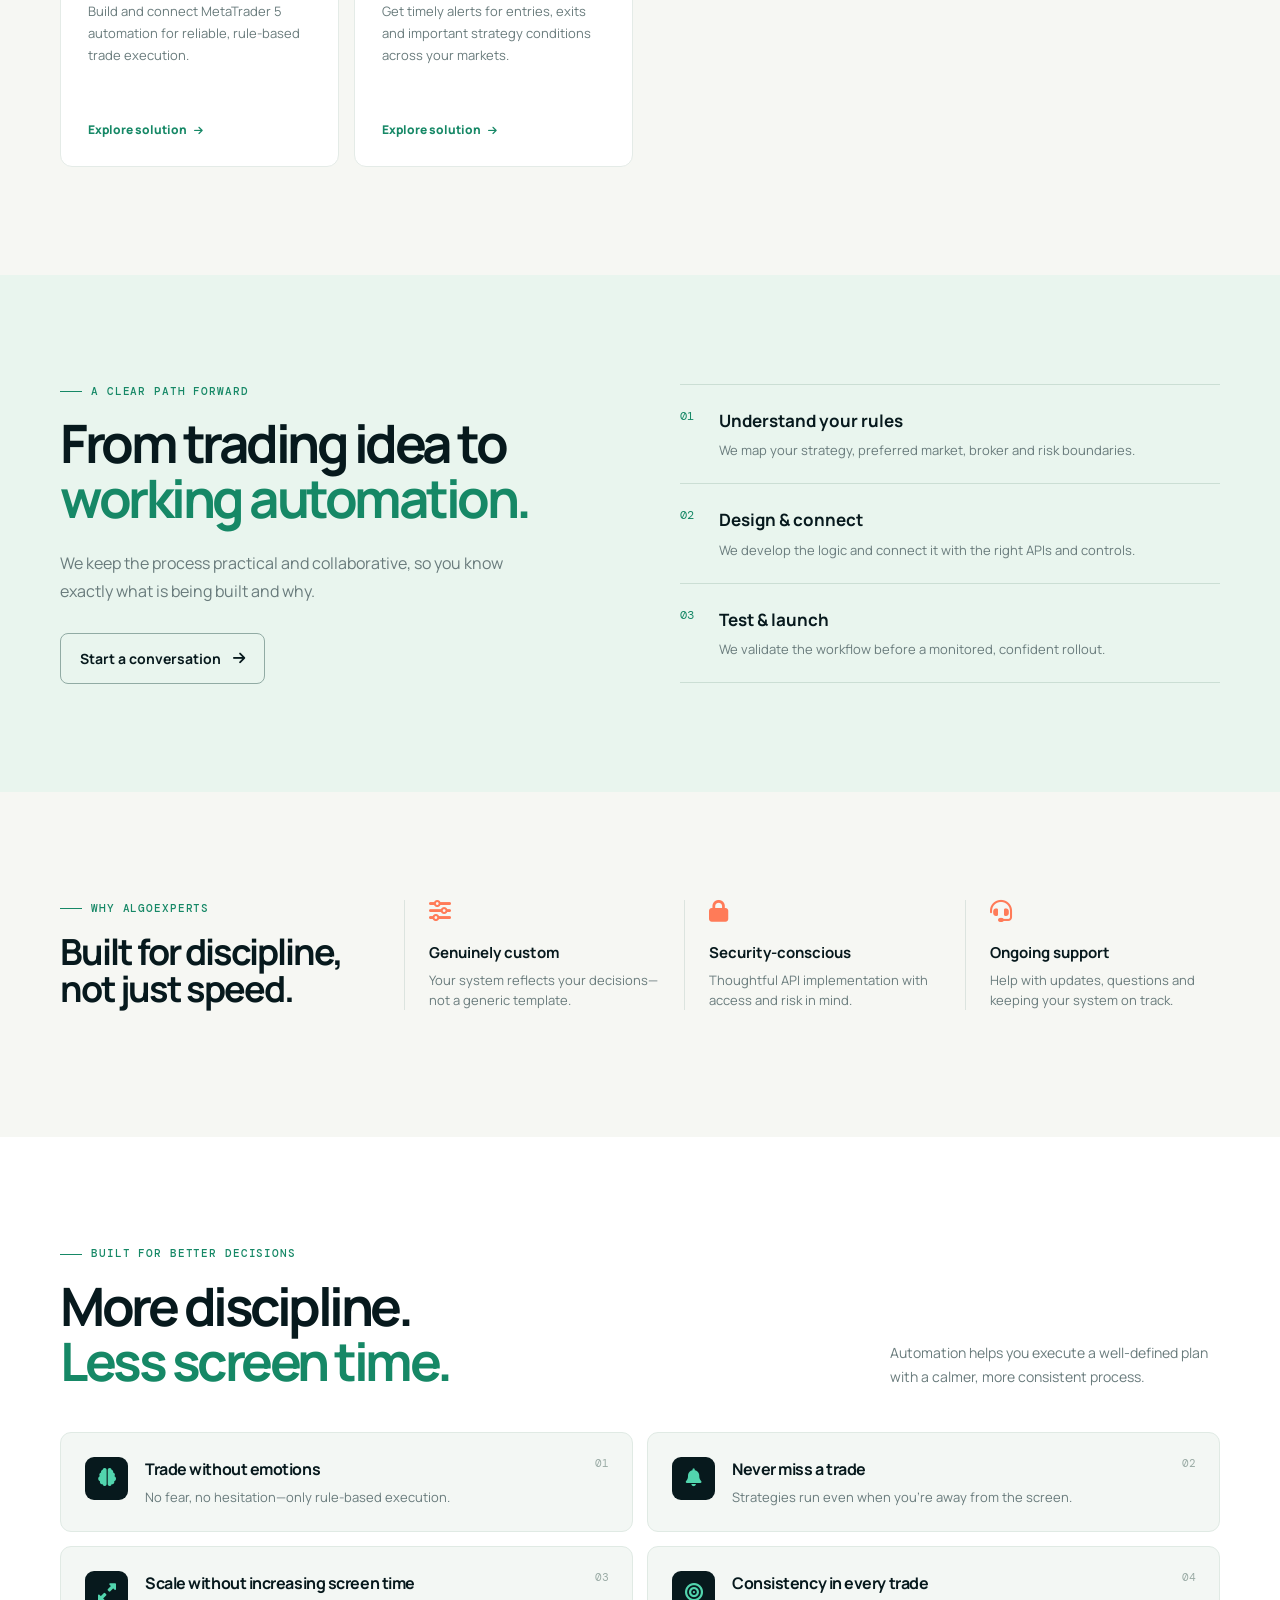
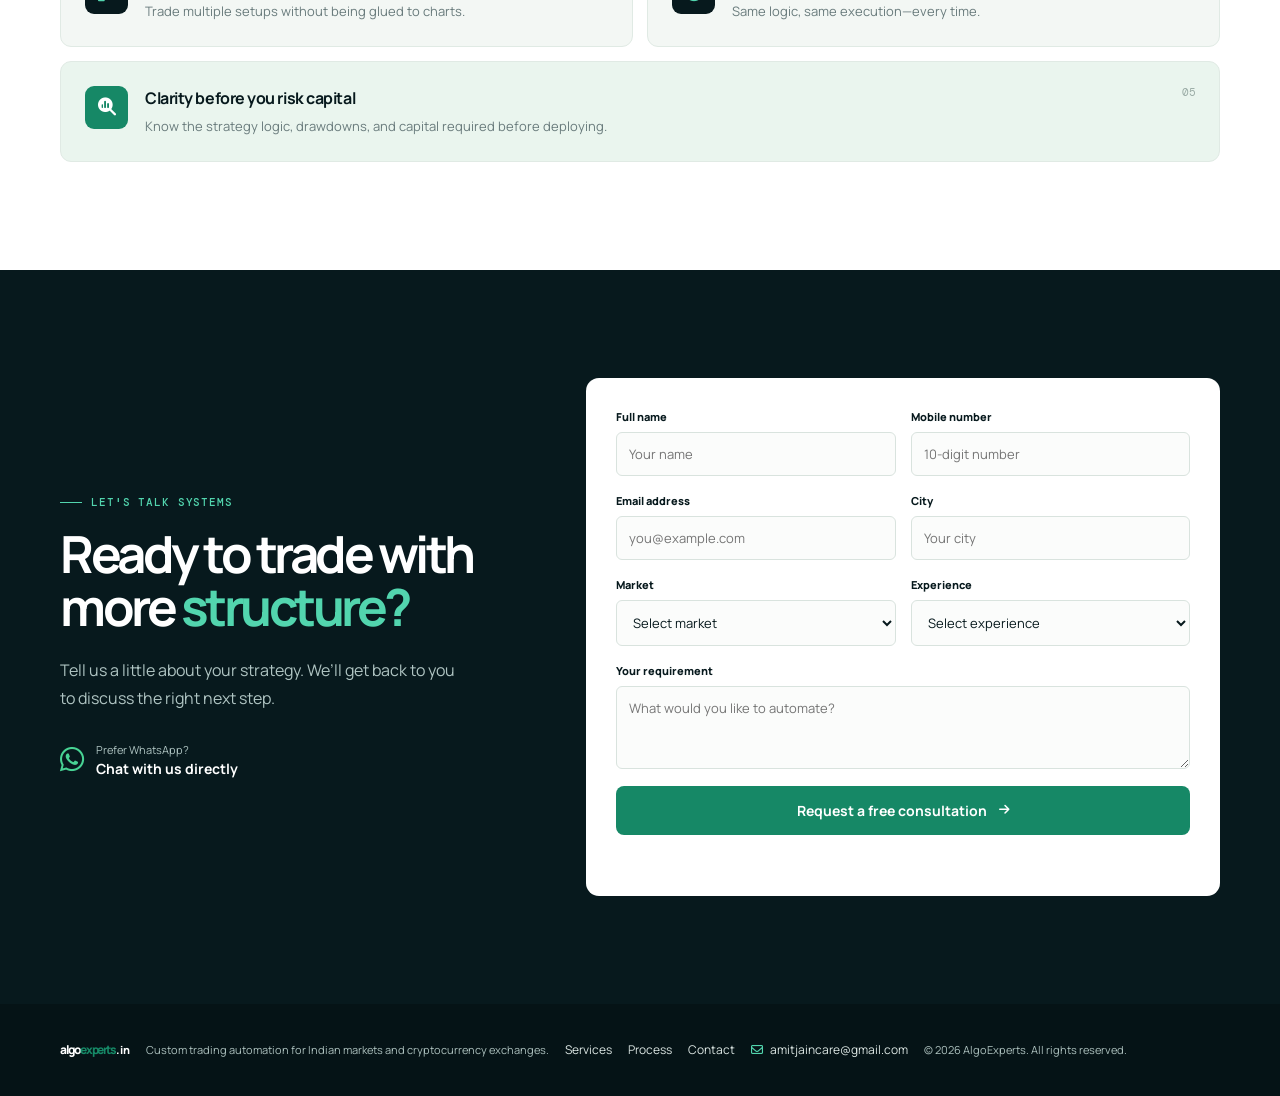
==== commit cdc8eac9: "Add MT5 automation and trading alerts services" ====
--- a/index.html
+++ b/index.html
@@ -68,6 +68,8 @@
         <article class="service-card"><div class="service-icon"><i class="fa-brands fa-bitcoin"></i></div><span class="card-number">02</span><h3>Crypto automation</h3><p>Build exchange-connected systems for systematic crypto trading, day and night.</p><a href="#contact">Explore solution <i class="fa-solid fa-arrow-right"></i></a></article>
         <article class="service-card"><div class="service-icon"><i class="fa-solid fa-plug-circle-bolt"></i></div><span class="card-number">03</span><h3>Broker API integration</h3><p>Connect reliable broker and exchange APIs into one secure, practical trading flow.</p><a href="#contact">Explore solution <i class="fa-solid fa-arrow-right"></i></a></article>
         <article class="service-card"><div class="service-icon"><i class="fa-solid fa-shield-halved"></i></div><span class="card-number">04</span><h3>Risk management</h3><p>Embed stop-losses, targets, position sizing and guardrails into each execution.</p><a href="#contact">Explore solution <i class="fa-solid fa-arrow-right"></i></a></article>
+        <article class="service-card"><div class="service-icon"><i class="fa-solid fa-chart-column"></i></div><span class="card-number">05</span><h3>MT5 automation</h3><p>Build and connect MetaTrader 5 automation for reliable, rule-based trade execution.</p><a href="#contact">Explore solution <i class="fa-solid fa-arrow-right"></i></a></article>
+        <article class="service-card"><div class="service-icon"><i class="fa-solid fa-bell"></i></div><span class="card-number">06</span><h3>Trading alerts</h3><p>Get timely alerts for entries, exits and important strategy conditions across your markets.</p><a href="#contact">Explore solution <i class="fa-solid fa-arrow-right"></i></a></article>
       </div>
     </div></section>
 
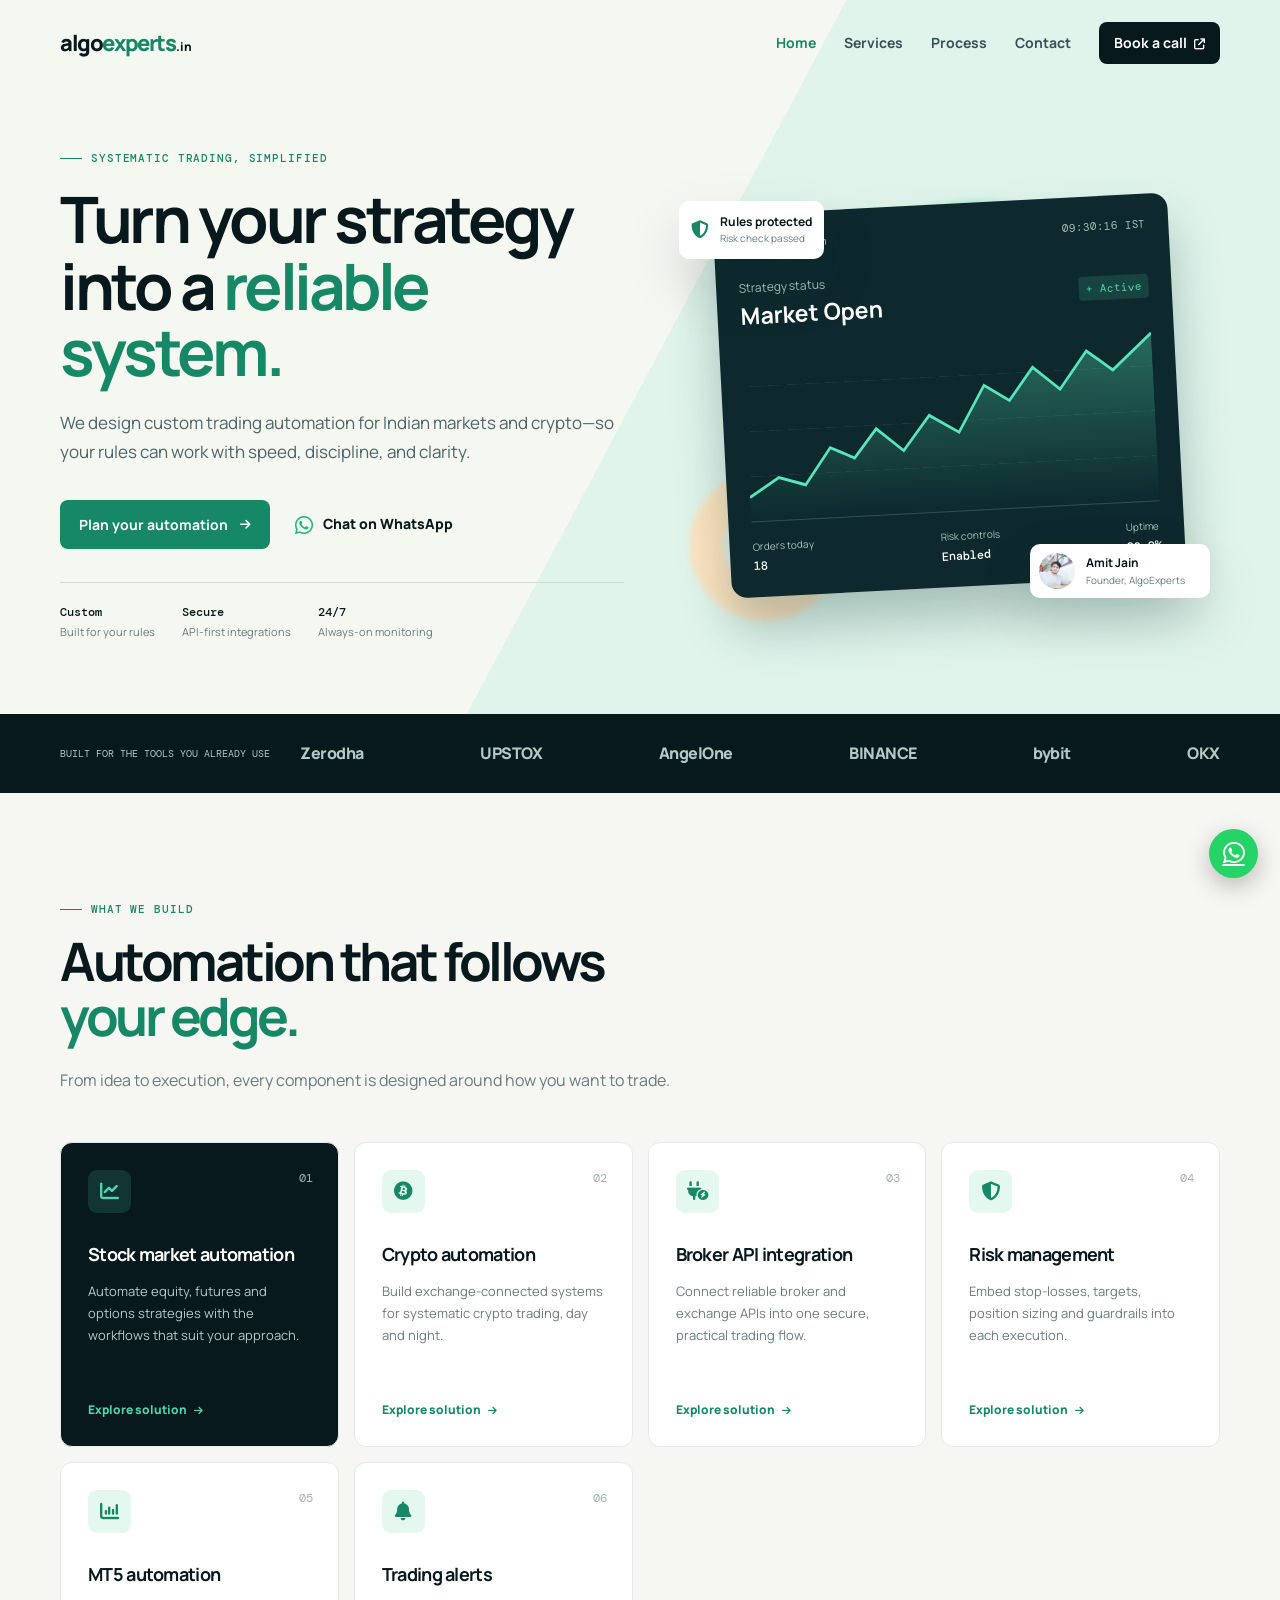
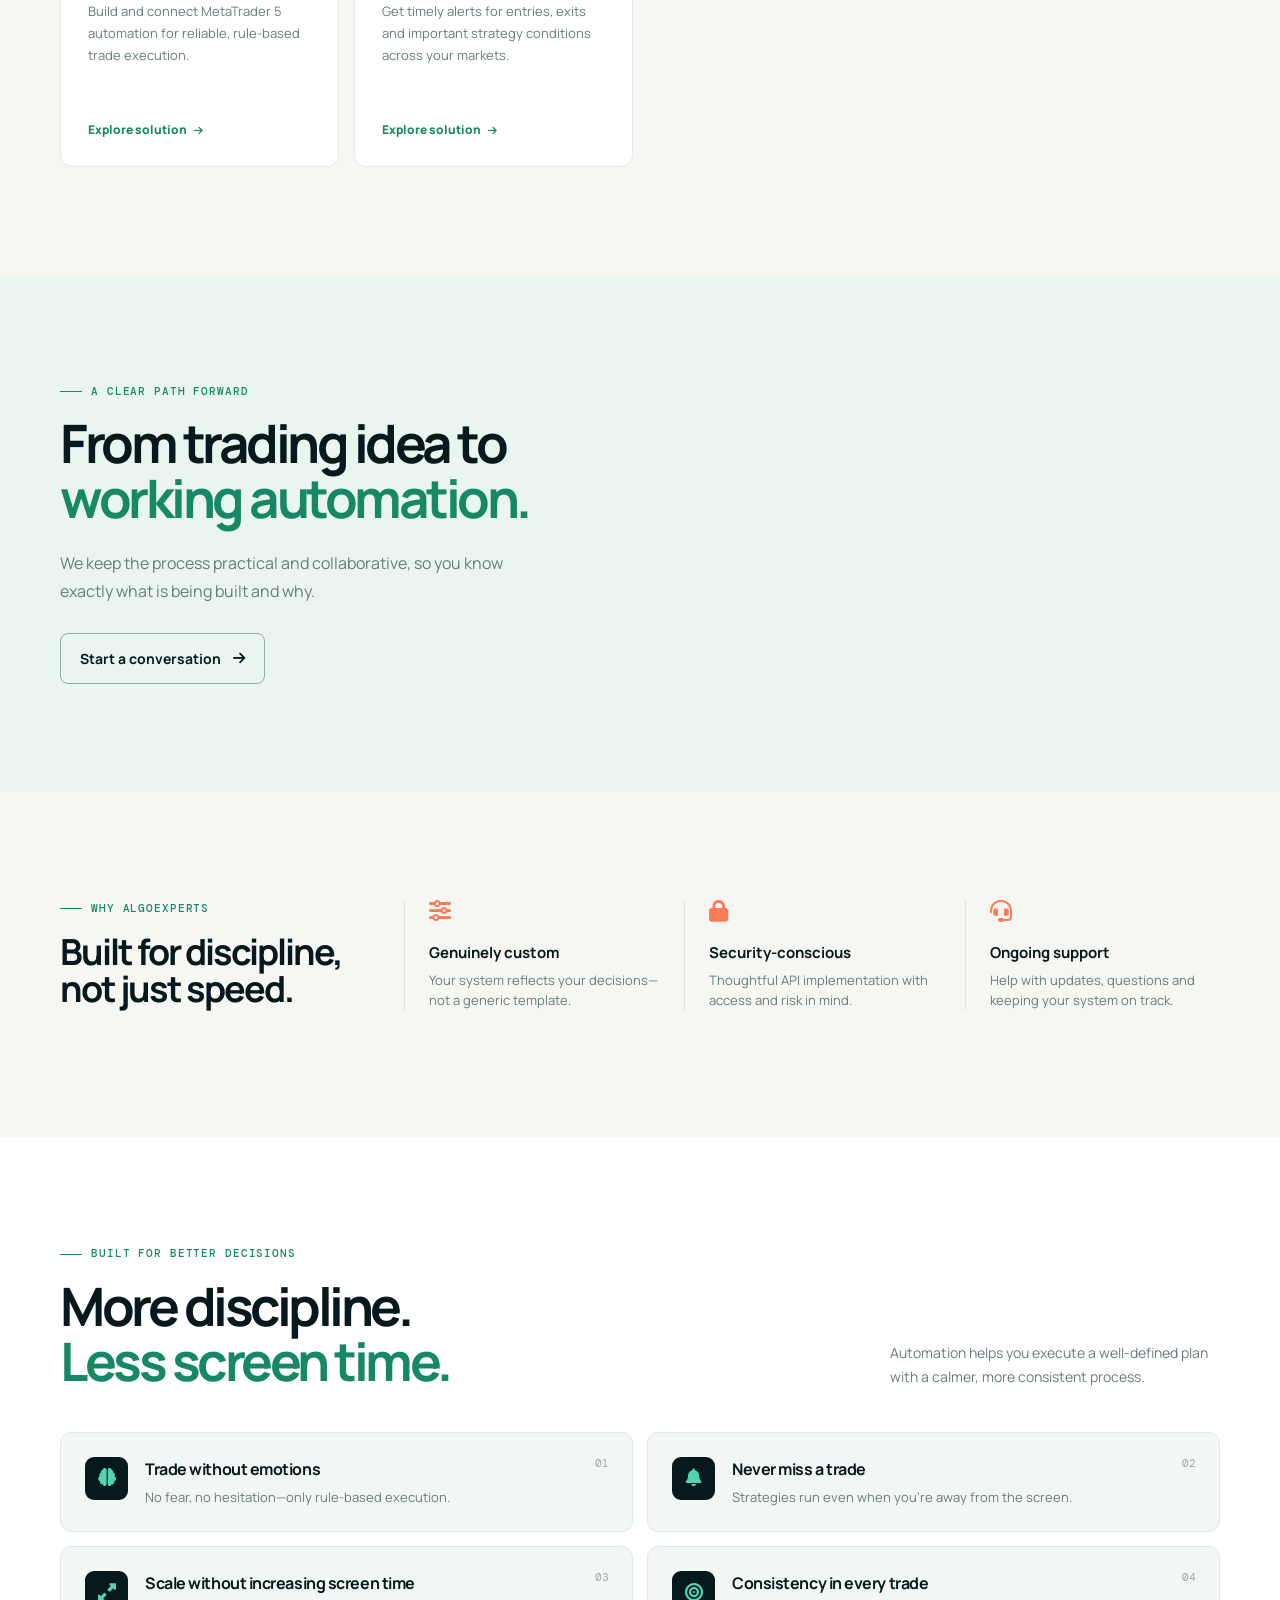
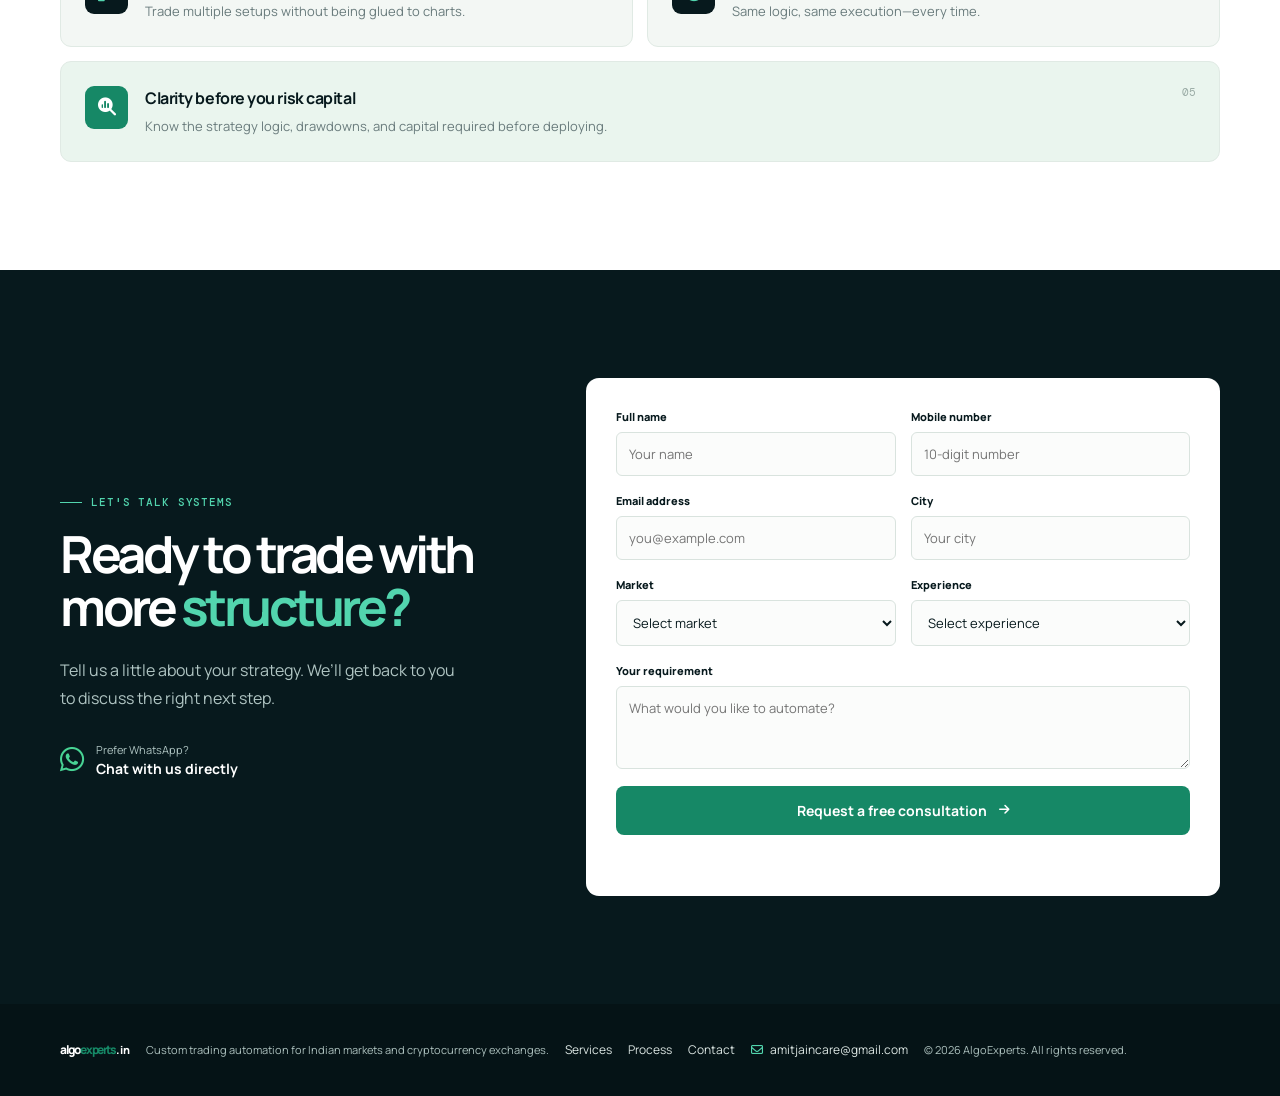
==== commit b4b700aa: "Add refined landing page animations" ====
--- a/index.html
+++ b/index.html
@@ -12,6 +12,7 @@
   <link rel="stylesheet" href="assets/css/style.css">
   <link rel="stylesheet" href="assets/css/benefits.css">
   <link rel="stylesheet" href="assets/css/footer-contact.css">
+  <link rel="stylesheet" href="assets/css/animations.css">
 </head>
 <body>
   <header class="site-header">
@@ -84,5 +85,6 @@
   <footer class="footer"><div class="container footer-inner"><a class="logo" href="#home">algo<span>experts</span><small>.in</small></a><p>Custom trading automation for Indian markets and cryptocurrency exchanges.</p><div><a href="#services">Services</a><a href="#process">Process</a><a href="#contact">Contact</a></div><a class="footer-email" href="mailto:amitjaincare@gmail.com"><i class="fa-regular fa-envelope"></i> amitjaincare@gmail.com</a><small>© 2026 AlgoExperts. All rights reserved.</small></div></footer>
   <a href="https://wa.me/917666667060" class="whatsapp-float" target="_blank" rel="noopener" aria-label="Chat on WhatsApp"><i class="fa-brands fa-whatsapp"></i></a>
   <script src="assets/js/script.js"></script>
+  <script src="assets/js/animations.js"></script>
 </body>
 </html>
--- a/assets/css/animations.css
+++ b/assets/css/animations.css
@@ -0,0 +1 @@
+@media (prefers-reduced-motion:no-preference){.hero-copy>*{animation:heroRise .72s both}.hero-copy .eyebrow{animation-delay:.05s}.hero-copy h1{animation-delay:.14s}.hero-copy .hero-description{animation-delay:.24s}.hero-copy .hero-actions{animation-delay:.34s}.hero-copy .trust-row{animation-delay:.44s}.hero-visual{animation:visualEnter .9s .12s both}.dashboard-card{animation:dashboardFloat 5.5s ease-in-out infinite}.orb-one{animation:orbDrift 8s ease-in-out infinite}.orb-two{animation:orbDrift 7s 1s ease-in-out infinite reverse}.live-dot:before{animation:livePulse 1.8s ease-in-out infinite}.whatsapp-float{animation:whatsappPulse 2.8s 1.4s infinite}.service-card,.benefit-card,.assurance-item,.process-list li,.section-intro,.benefits-heading,.contact-copy,.form-card{opacity:0;transform:translateY(22px);transition:opacity .65s ease,transform .65s cubic-bezier(.2,.75,.25,1)}.reveal-visible{opacity:1;transform:translateY(0)}.service-card:nth-child(2),.benefit-card:nth-child(2),.assurance-item:nth-child(3){transition-delay:.09s}.service-card:nth-child(3),.benefit-card:nth-child(3),.assurance-item:nth-child(4){transition-delay:.18s}.service-card:nth-child(4),.benefit-card:nth-child(4){transition-delay:.27s}.service-card:nth-child(5),.benefit-card:nth-child(5){transition-delay:.36s}.service-card:nth-child(6){transition-delay:.45s}.service-card:hover .service-icon,.benefit-card:hover .benefit-icon{transform:rotate(-8deg) scale(1.08)}.service-icon,.benefit-icon{transition:transform .28s ease}.button-primary{position:relative;overflow:hidden}.button-primary:before{content:'';position:absolute;inset:0;transform:translateX(-115%);background:linear-gradient(105deg,transparent 35%,rgba(255,255,255,.26) 50%,transparent 65%);transition:transform .6s ease}.button-primary:hover:before{transform:translateX(115%)}.button-primary>*{position:relative}@keyframes heroRise{from{opacity:0;transform:translateY(18px)}to{opacity:1;transform:translateY(0)}}@keyframes visualEnter{from{opacity:0;transform:translateX(30px) rotate(2deg)}to{opacity:1;transform:translateX(0) rotate(0)}}@keyframes dashboardFloat{0%,100%{transform:rotate(-3deg) translateY(0)}50%{transform:rotate(-2deg) translateY(-10px)}}@keyframes orbDrift{0%,100%{transform:translate(0,0) scale(1)}50%{transform:translate(13px,-14px) scale(1.05)}}@keyframes livePulse{0%,100%{box-shadow:0 0 0 0 rgba(82,213,174,.6)}50%{box-shadow:0 0 0 6px rgba(82,213,174,0)}}@keyframes whatsappPulse{0%,100%{box-shadow:0 8px 23px rgba(0,0,0,.25)}50%{box-shadow:0 8px 23px rgba(0,0,0,.25),0 0 0 9px rgba(37,211,102,.13)}}}@media (prefers-reduced-motion:reduce){html{scroll-behavior:auto}}
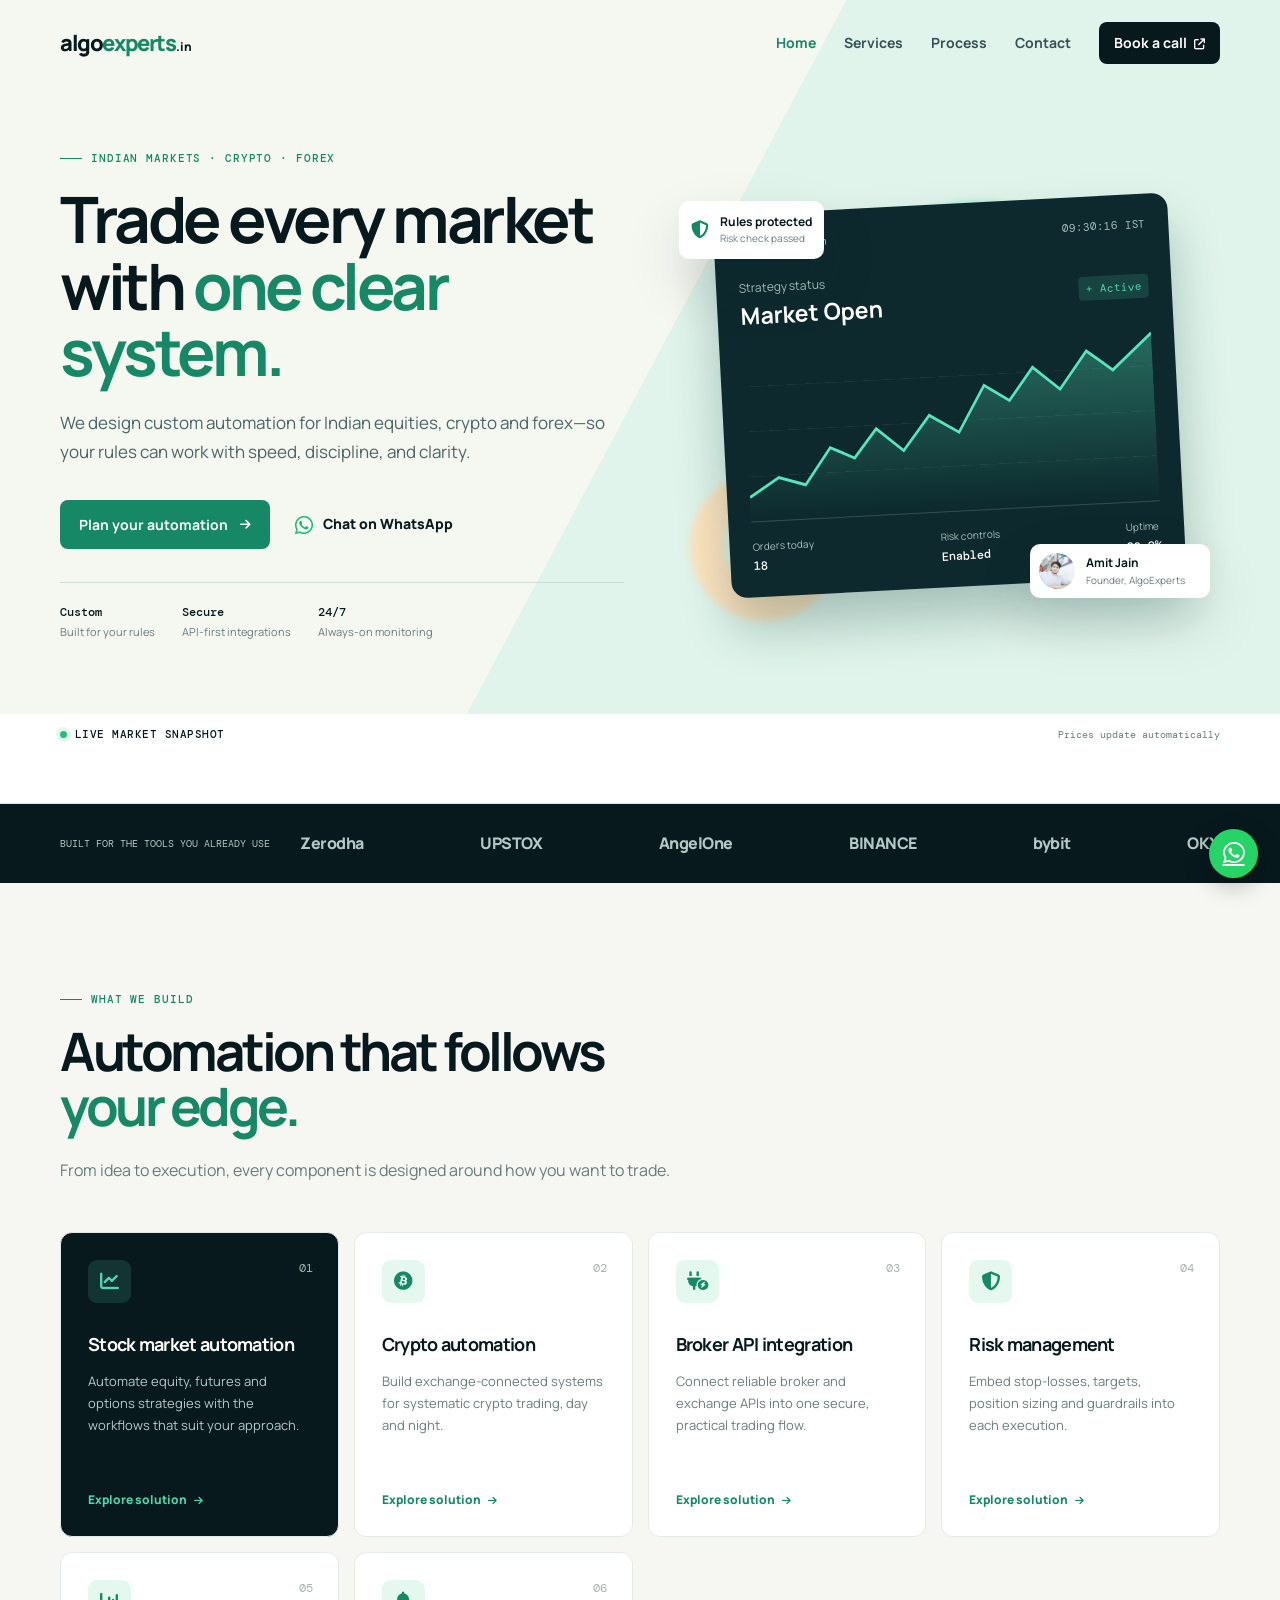
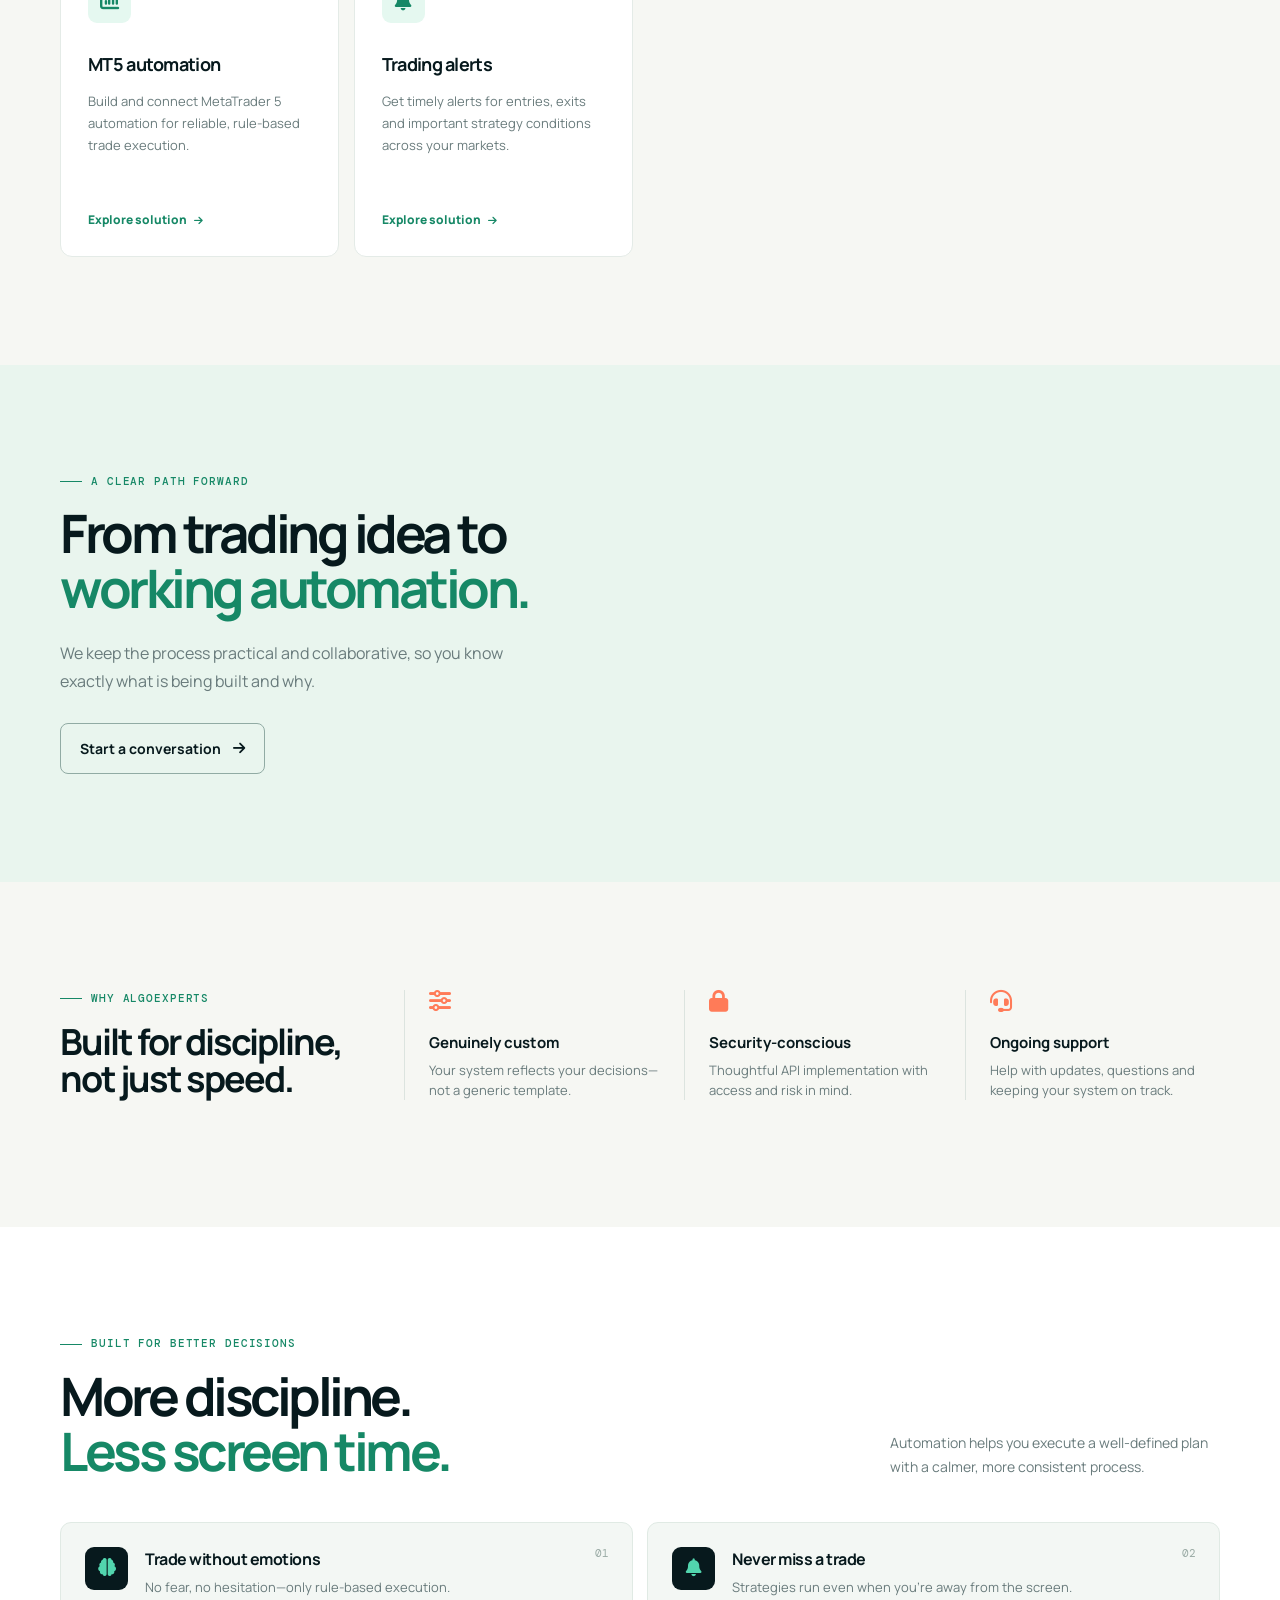
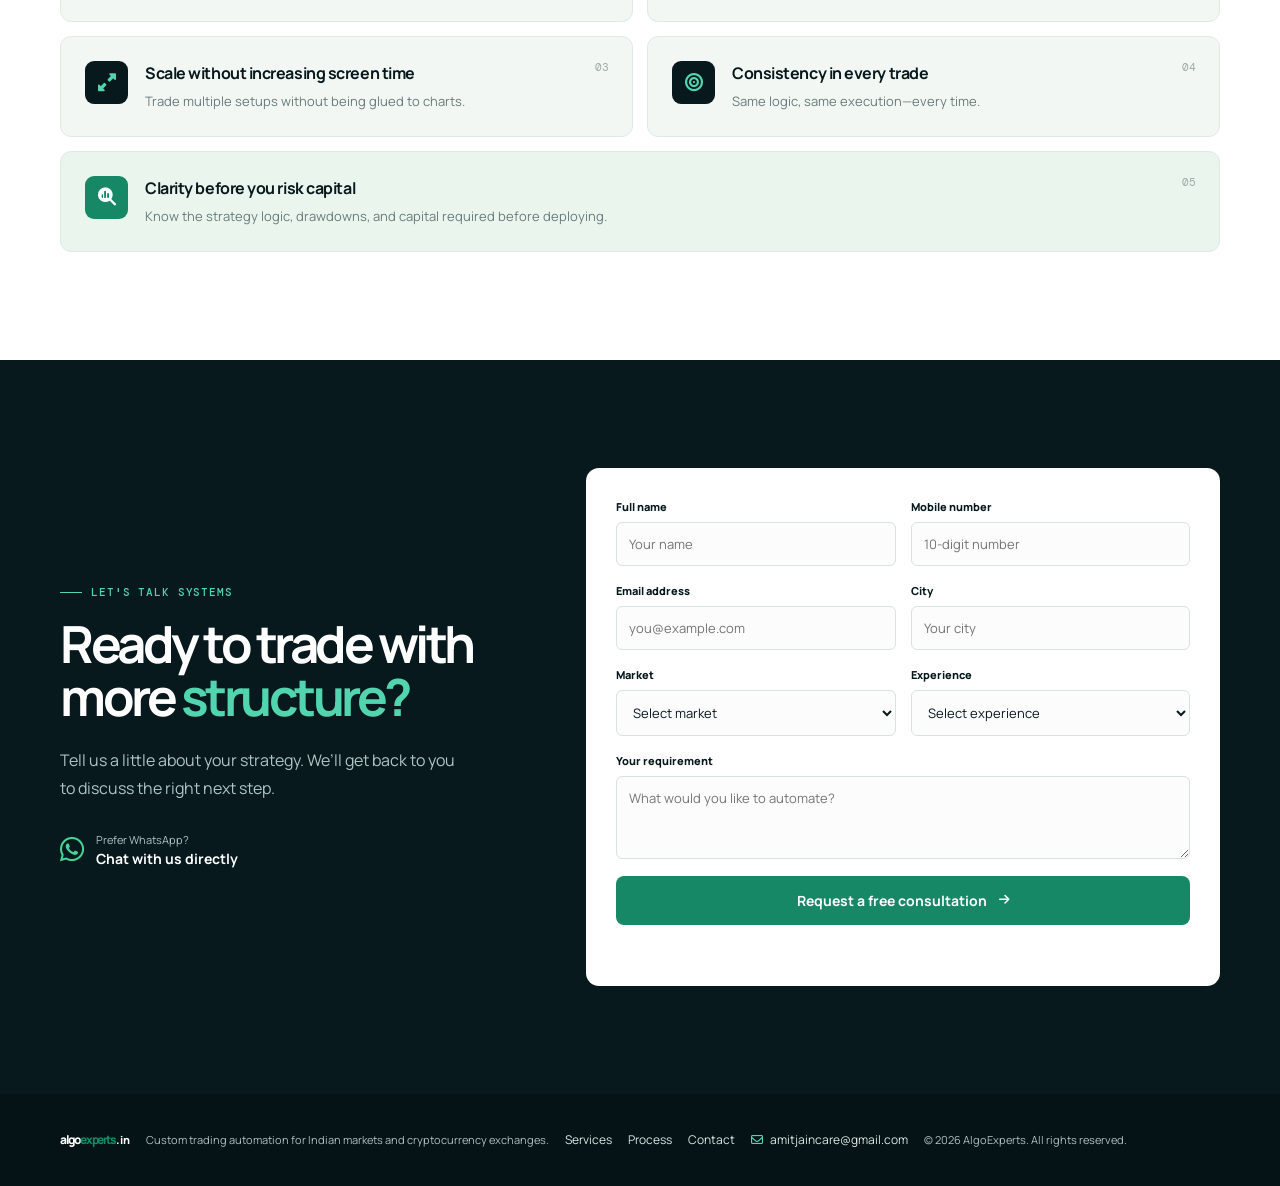
==== commit a8625558: "Add live multi-market price ticker" ====
--- a/index.html
+++ b/index.html
@@ -13,6 +13,7 @@
   <link rel="stylesheet" href="assets/css/benefits.css">
   <link rel="stylesheet" href="assets/css/footer-contact.css">
   <link rel="stylesheet" href="assets/css/animations.css">
+  <link rel="stylesheet" href="assets/css/live-markets.css">
 </head>
 <body>
   <header class="site-header">
@@ -33,9 +34,9 @@
     <section class="hero" id="home">
       <div class="hero-grid container">
         <div class="hero-copy">
-          <p class="eyebrow"><span></span> Systematic trading, simplified</p>
-          <h1>Turn your strategy into a <em>reliable system.</em></h1>
-          <p class="hero-description">We design custom trading automation for Indian markets and crypto—so your rules can work with speed, discipline, and clarity.</p>
+          <p class="eyebrow"><span></span> Indian markets · Crypto · Forex</p>
+          <h1>Trade every market with <em>one clear system.</em></h1>
+          <p class="hero-description">We design custom automation for Indian equities, crypto and forex—so your rules can work with speed, discipline, and clarity.</p>
           <div class="hero-actions">
             <a class="button button-primary" href="#contact">Plan your automation <i class="fa-solid fa-arrow-right"></i></a>
             <a class="text-link" href="https://wa.me/917666667060" target="_blank" rel="noopener"><i class="fa-brands fa-whatsapp"></i> Chat on WhatsApp</a>
@@ -59,6 +60,8 @@
         </div>
       </div>
     </section>
+
+    <section class="market-ticker" aria-label="Live market prices"><div class="container"><div class="ticker-heading"><span class="ticker-live-dot"></span><span>Live market snapshot</span><small>Prices update automatically</small></div><div class="tradingview-widget-container"><div class="tradingview-widget-container__widget"></div><script type="text/javascript" src="https://s3.tradingview.com/external-embedding/embed-widget-ticker-tape.js" async>{"symbols":[{"proName":"NSE:NIFTY","title":"Nifty 50"},{"proName":"BSE:SENSEX","title":"Sensex"},{"proName":"NSE:RELIANCE","title":"Reliance"},{"proName":"NSE:TCS","title":"TCS"},{"proName":"OANDA:XAUUSD","title":"Gold"},{"proName":"OANDA:XAGUSD","title":"Silver"},{"proName":"BITSTAMP:BTCUSD","title":"Bitcoin"},{"proName":"FX_IDC:USDINR","title":"USD / INR"}],"showSymbolLogo":true,"colorTheme":"light","isTransparent":true,"displayMode":"adaptive","locale":"en"}</script></div></div></section>
 
     <section class="logo-strip"><div class="container"><p>BUILT FOR THE TOOLS YOU ALREADY USE</p><div class="platform-names"><span>Zerodha</span><span>UPSTOX</span><span>AngelOne</span><span>BINANCE</span><span>bybit</span><span>OKX</span></div></div></section>
 
--- a/assets/css/live-markets.css
+++ b/assets/css/live-markets.css
@@ -0,0 +1 @@
+.market-ticker{padding:0;background:#fff;border-bottom:1px solid #dce6e0}.market-ticker .container{padding:0}.ticker-heading{display:flex;align-items:center;gap:8px;padding:13px 0 8px;color:var(--ink);font:500 11px 'DM Mono',monospace;text-transform:uppercase;letter-spacing:.045em}.ticker-heading small{margin-left:auto;color:var(--muted);font:10px 'DM Mono',monospace;text-transform:none;letter-spacing:0}.ticker-live-dot{width:7px;height:7px;border-radius:50%;background:#28bd7c;box-shadow:0 0 0 4px rgba(40,189,124,.12);animation:marketPulse 1.8s infinite}.tradingview-widget-container{height:54px;overflow:hidden}.tradingview-widget-container__widget{height:54px}@keyframes marketPulse{50%{box-shadow:0 0 0 8px rgba(40,189,124,0)}}@media(max-width:640px){.ticker-heading{padding-left:0}.ticker-heading small{display:none}.tradingview-widget-container{height:62px}.tradingview-widget-container__widget{height:62px}}
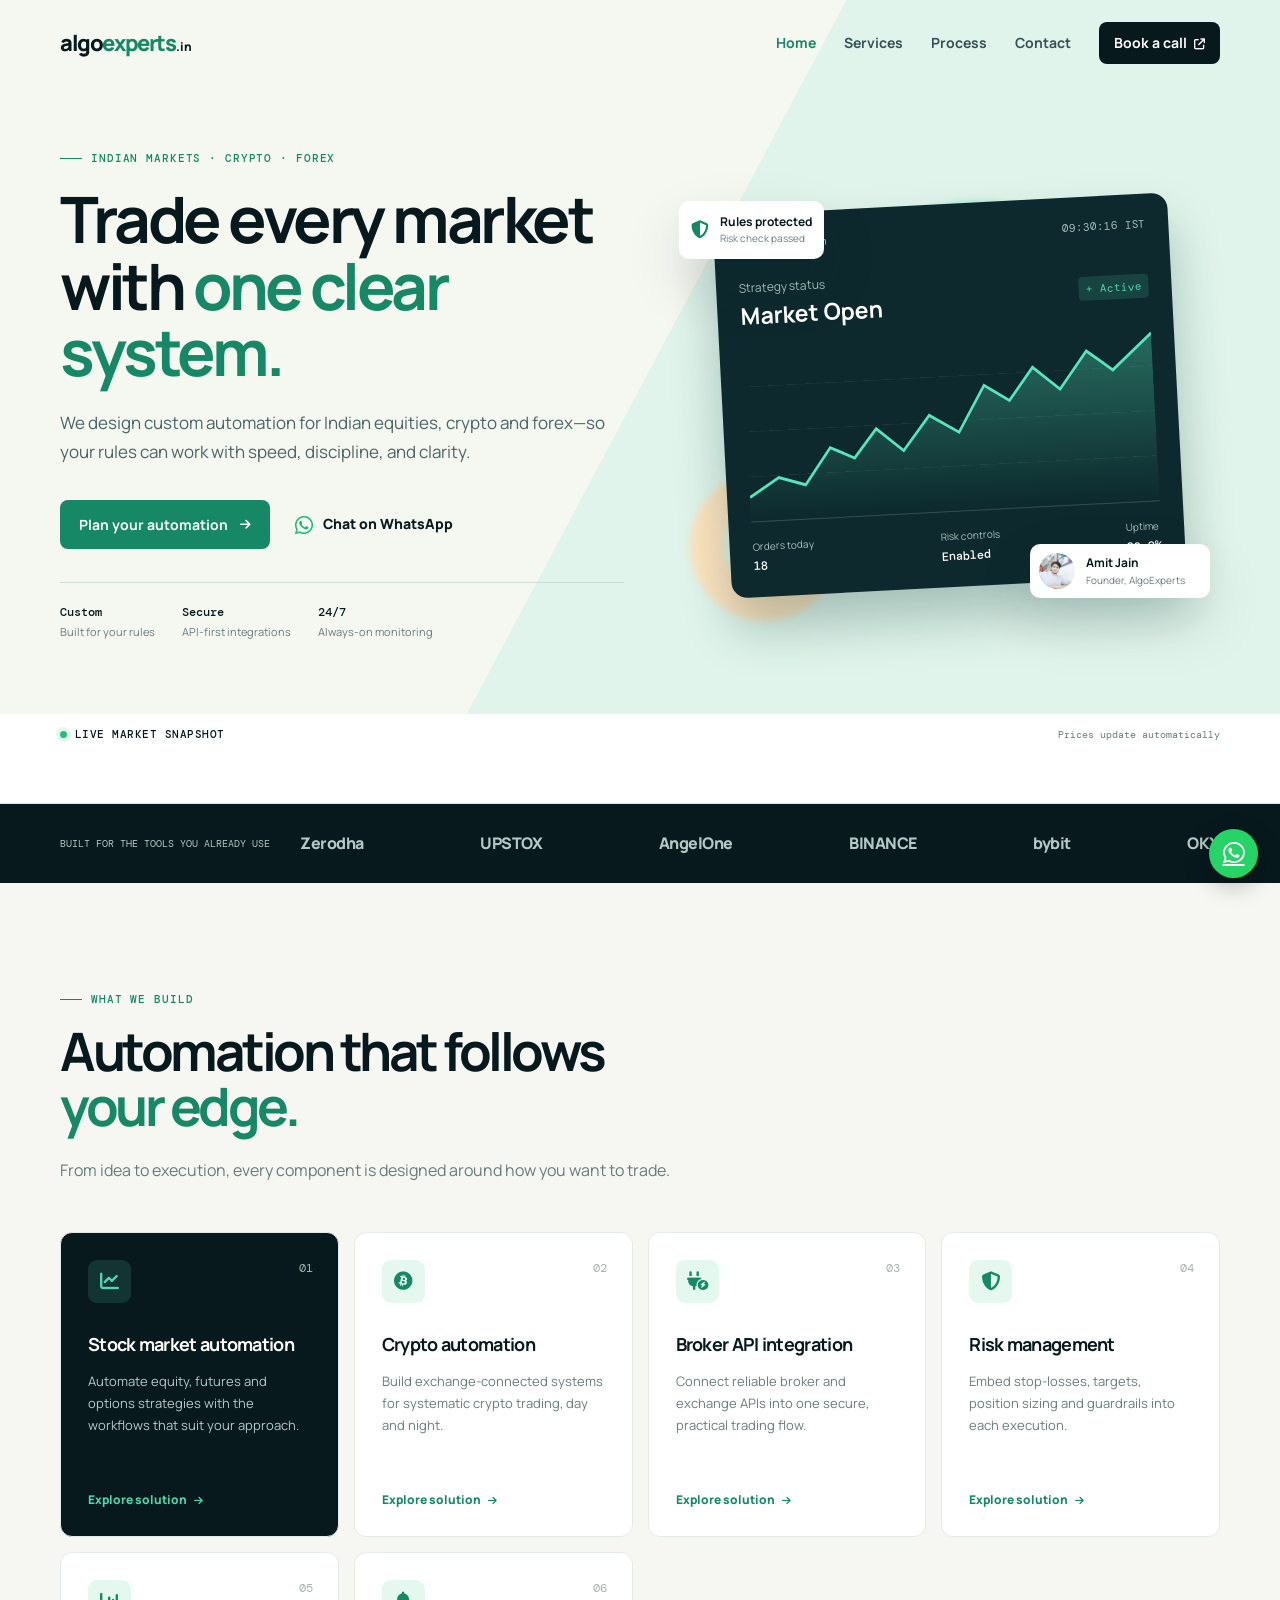
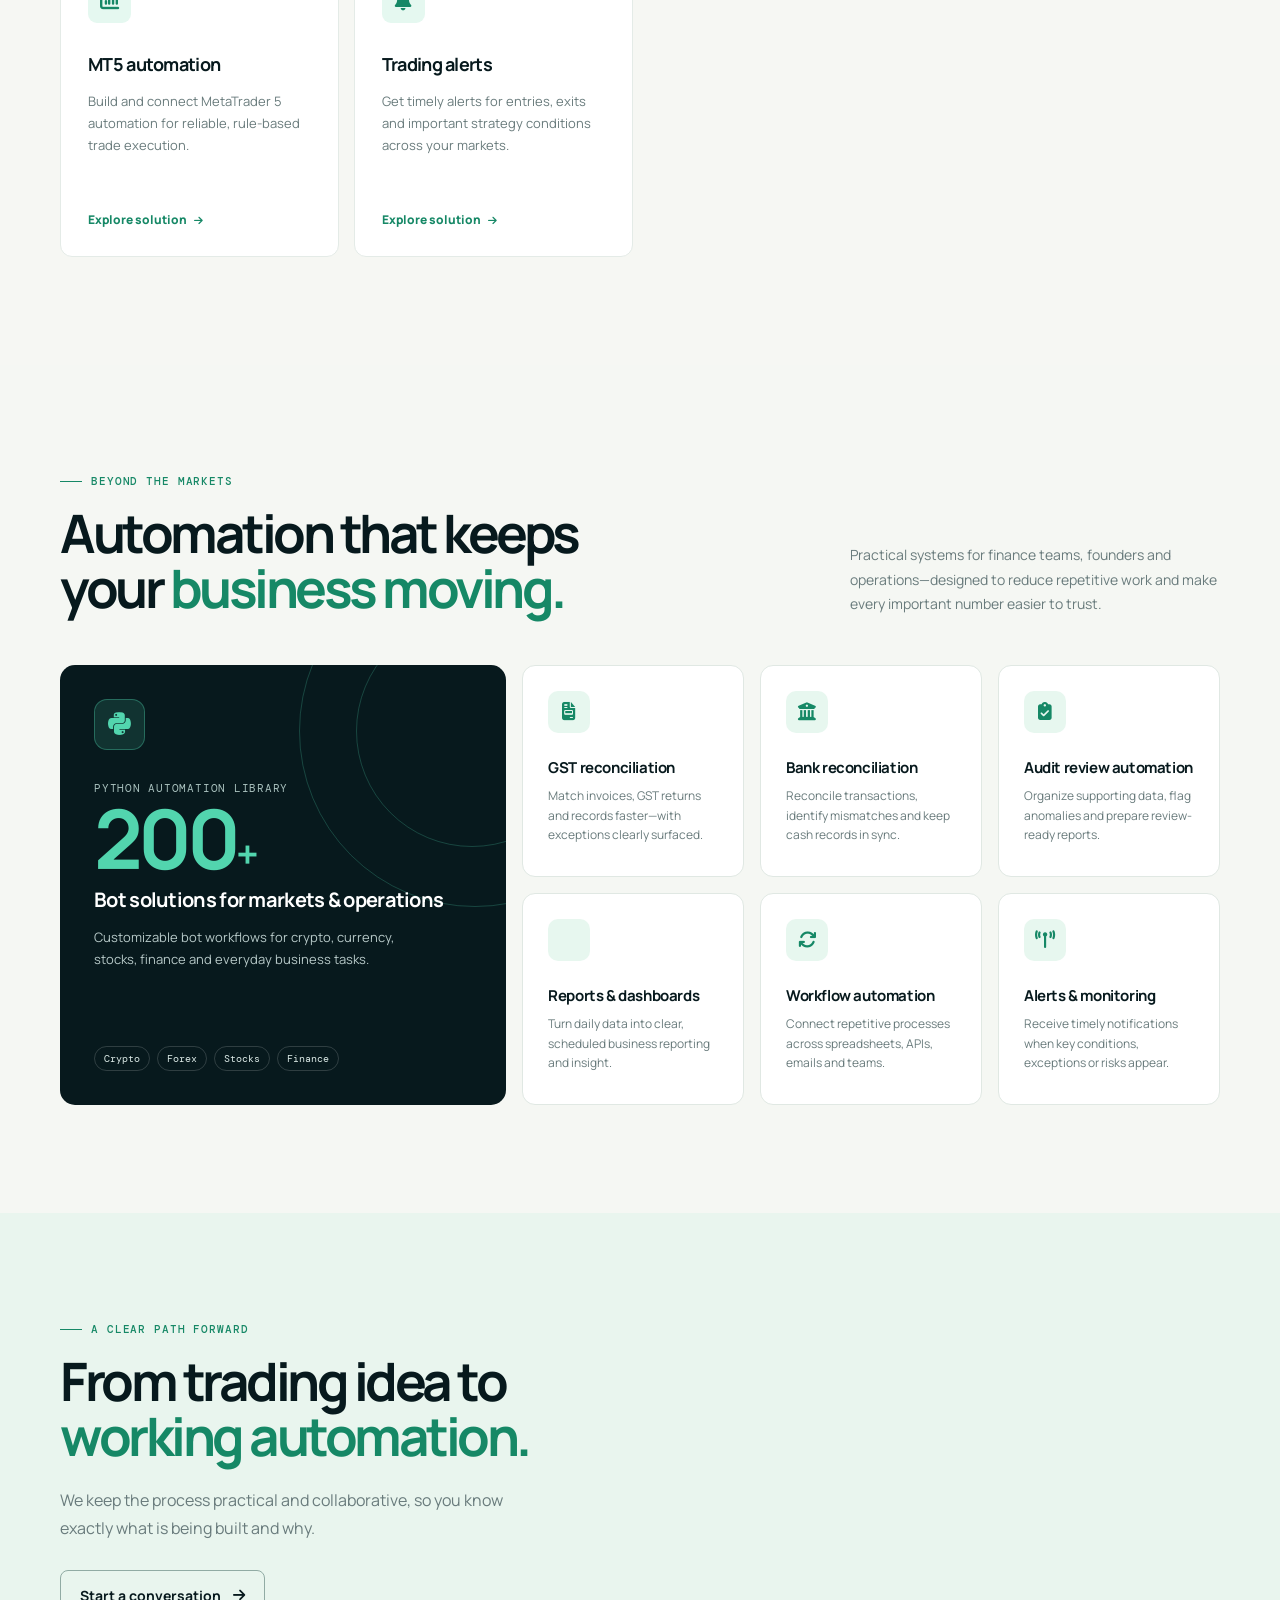
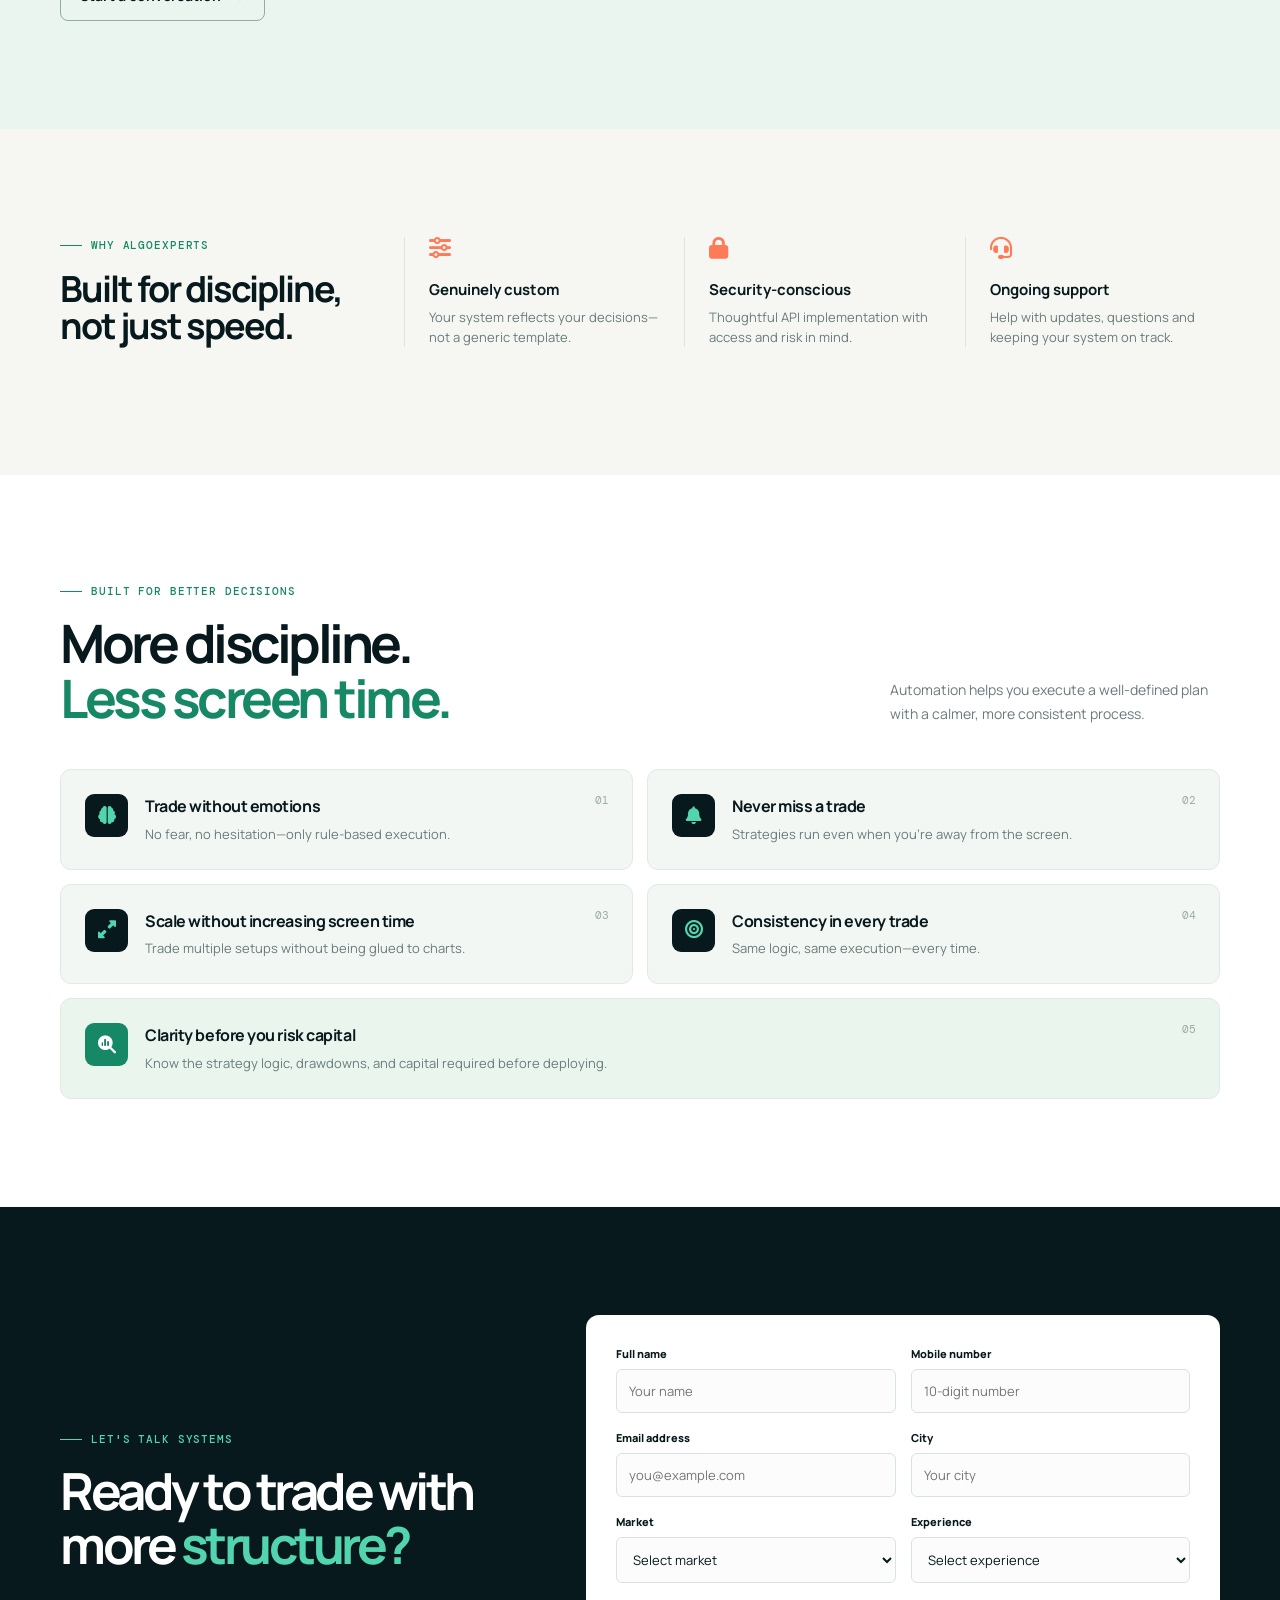
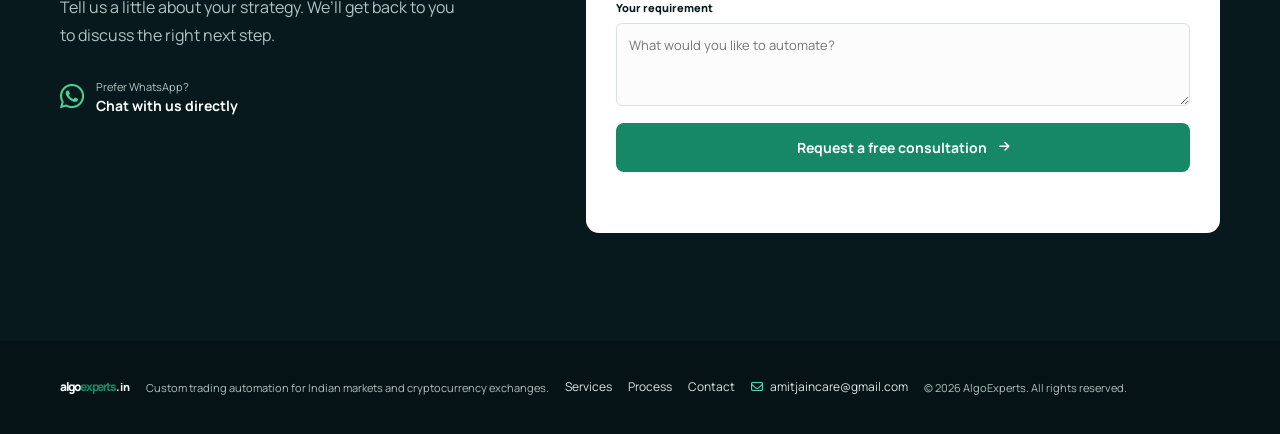
==== commit e62c3675: "Add business and Python automation services" ====
--- a/index.html
+++ b/index.html
@@ -14,6 +14,8 @@
   <link rel="stylesheet" href="assets/css/footer-contact.css">
   <link rel="stylesheet" href="assets/css/animations.css">
   <link rel="stylesheet" href="assets/css/live-markets.css">
+  <link rel="stylesheet" href="assets/css/business-automation.css">
+  <link rel="stylesheet" href="assets/css/business-animation.css">
 </head>
 <body>
   <header class="site-header">
@@ -77,6 +79,8 @@
       </div>
     </div></section>
 
+    <section class="section business-automation" id="business-automation"><div class="container"><div class="business-intro"><div><p class="eyebrow"><span></span> Beyond the markets</p><h2>Automation that keeps your <em>business moving.</em></h2></div><p>Practical systems for finance teams, founders and operations—designed to reduce repetitive work and make every important number easier to trust.</p></div><div class="business-layout"><div class="business-panel"><div class="bot-orbit"><i class="fa-brands fa-python"></i></div><span class="panel-label">Python automation library</span><strong>200<span>+</span></strong><h3>Bot solutions for markets &amp; operations</h3><p>Customizable bot workflows for crypto, currency, stocks, finance and everyday business tasks.</p><div class="bot-tags"><span>Crypto</span><span>Forex</span><span>Stocks</span><span>Finance</span></div></div><div class="business-grid"><article class="business-card"><i class="fa-solid fa-file-invoice"></i><h3>GST reconciliation</h3><p>Match invoices, GST returns and records faster—with exceptions clearly surfaced.</p></article><article class="business-card"><i class="fa-solid fa-building-columns"></i><h3>Bank reconciliation</h3><p>Reconcile transactions, identify mismatches and keep cash records in sync.</p></article><article class="business-card"><i class="fa-solid fa-clipboard-check"></i><h3>Audit review automation</h3><p>Organize supporting data, flag anomalies and prepare review-ready reports.</p></article><article class="business-card"><i class="fa-solid fa-file-chart-column"></i><h3>Reports &amp; dashboards</h3><p>Turn daily data into clear, scheduled business reporting and insight.</p></article><article class="business-card"><i class="fa-solid fa-arrows-rotate"></i><h3>Workflow automation</h3><p>Connect repetitive processes across spreadsheets, APIs, emails and teams.</p></article><article class="business-card"><i class="fa-solid fa-tower-broadcast"></i><h3>Alerts &amp; monitoring</h3><p>Receive timely notifications when key conditions, exceptions or risks appear.</p></article></div></div></div></section>
+
     <section class="section process-section" id="process"><div class="container process-layout"><div><p class="eyebrow"><span></span> A clear path forward</p><h2>From trading idea to <em>working automation.</em></h2><p class="process-copy">We keep the process practical and collaborative, so you know exactly what is being built and why.</p><a class="button button-outline" href="#contact">Start a conversation <i class="fa-solid fa-arrow-right"></i></a></div><ol class="process-list"><li><span>01</span><div><h3>Understand your rules</h3><p>We map your strategy, preferred market, broker and risk boundaries.</p></div></li><li><span>02</span><div><h3>Design &amp; connect</h3><p>We develop the logic and connect it with the right APIs and controls.</p></div></li><li><span>03</span><div><h3>Test &amp; launch</h3><p>We validate the workflow before a monitored, confident rollout.</p></div></li></ol></div></section>
 
     <section class="section assurance-section"><div class="container assurance-grid"><div><p class="eyebrow"><span></span> Why AlgoExperts</p><h2>Built for discipline, not just speed.</h2></div><div class="assurance-item"><i class="fa-solid fa-sliders"></i><div><h3>Genuinely custom</h3><p>Your system reflects your decisions—not a generic template.</p></div></div><div class="assurance-item"><i class="fa-solid fa-lock"></i><div><h3>Security-conscious</h3><p>Thoughtful API implementation with access and risk in mind.</p></div></div><div class="assurance-item"><i class="fa-solid fa-headset"></i><div><h3>Ongoing support</h3><p>Help with updates, questions and keeping your system on track.</p></div></div></div></section>
--- a/assets/css/business-automation.css
+++ b/assets/css/business-automation.css
@@ -0,0 +1 @@
+.business-automation{background:#f5f7f3}.business-intro{display:flex;justify-content:space-between;gap:40px;align-items:end;margin-bottom:48px}.business-intro h2{max-width:620px;margin-bottom:0}.business-intro>p{max-width:370px;color:var(--muted);font-size:14px;line-height:1.75}.business-layout{display:grid;grid-template-columns:.78fr 1.22fr;gap:16px}.business-panel{min-height:440px;position:relative;overflow:hidden;display:flex;flex-direction:column;align-items:flex-start;background:var(--ink);color:#fff;border-radius:15px;padding:34px}.business-panel:before,.business-panel:after{content:'';position:absolute;border-radius:50%;border:1px solid rgba(82,213,174,.24)}.business-panel:before{width:350px;height:350px;right:-145px;top:-110px}.business-panel:after{width:230px;height:230px;right:-82px;top:-50px}.bot-orbit{width:51px;height:51px;display:grid;place-items:center;position:relative;z-index:1;background:rgba(82,213,174,.14);border:1px solid rgba(82,213,174,.35);border-radius:13px;color:var(--mint);font-size:26px}.panel-label{position:relative;z-index:1;margin-top:31px;color:#a9c1be;font:11px 'DM Mono',monospace;text-transform:uppercase;letter-spacing:.07em}.business-panel strong{position:relative;z-index:1;margin:2px 0 5px;color:var(--mint);font-size:82px;line-height:1;letter-spacing:-5px}.business-panel strong span{font-size:40px}.business-panel h3{position:relative;z-index:1;font-size:20px;letter-spacing:-.7px}.business-panel p{position:relative;z-index:1;max-width:325px;margin-top:11px;color:#b7c9c8;font-size:13px;line-height:1.7}.bot-tags{position:relative;z-index:1;display:flex;flex-wrap:wrap;gap:7px;margin-top:auto}.bot-tags span{border:1px solid rgba(255,255,255,.16);border-radius:99px;padding:5px 9px;color:#dceae7;font:10px 'DM Mono',monospace}.business-grid{display:grid;grid-template-columns:repeat(3,1fr);gap:16px}.business-card{min-height:212px;background:#fff;border:1px solid #e0e8e3;border-radius:13px;padding:25px;transition:transform .25s,box-shadow .25s,border-color .25s}.business-card:hover{transform:translateY(-5px);border-color:#a8d8c6;box-shadow:0 18px 34px rgba(13,57,47,.09)}.business-card>i{display:grid;place-items:center;width:42px;height:42px;border-radius:10px;background:#e7f7ef;color:var(--mint-deep);font-size:18px}.business-card h3{margin:23px 0 7px;font-size:15px;letter-spacing:-.4px}.business-card p{color:var(--muted);font-size:12px;line-height:1.65}@media(max-width:900px){.business-layout{grid-template-columns:1fr}.business-panel{min-height:350px}.business-grid{grid-template-columns:repeat(2,1fr)}}@media(max-width:640px){.business-intro{display:block}.business-intro>p{margin-top:17px}.business-grid{grid-template-columns:1fr}.business-card{min-height:auto}.business-panel{padding:27px;min-height:340px}.business-panel strong{font-size:70px}}
--- a/assets/css/business-animation.css
+++ b/assets/css/business-animation.css
@@ -0,0 +1 @@
+@media (prefers-reduced-motion:no-preference){.business-intro,.business-panel,.business-card{opacity:0;transform:translateY(24px);transition:opacity .65s ease,transform .65s cubic-bezier(.2,.75,.25,1)}.business-intro.reveal-visible,.business-panel.reveal-visible,.business-card.reveal-visible{opacity:1;transform:translateY(0)}.business-card:nth-child(2){transition-delay:.08s}.business-card:nth-child(3){transition-delay:.16s}.business-card:nth-child(4){transition-delay:.1s}.business-card:nth-child(5){transition-delay:.18s}.business-card:nth-child(6){transition-delay:.26s}.bot-orbit{animation:botGlow 3s ease-in-out infinite}@keyframes botGlow{50%{transform:translateY(-5px) rotate(6deg);box-shadow:0 12px 25px rgba(82,213,174,.17)}}}
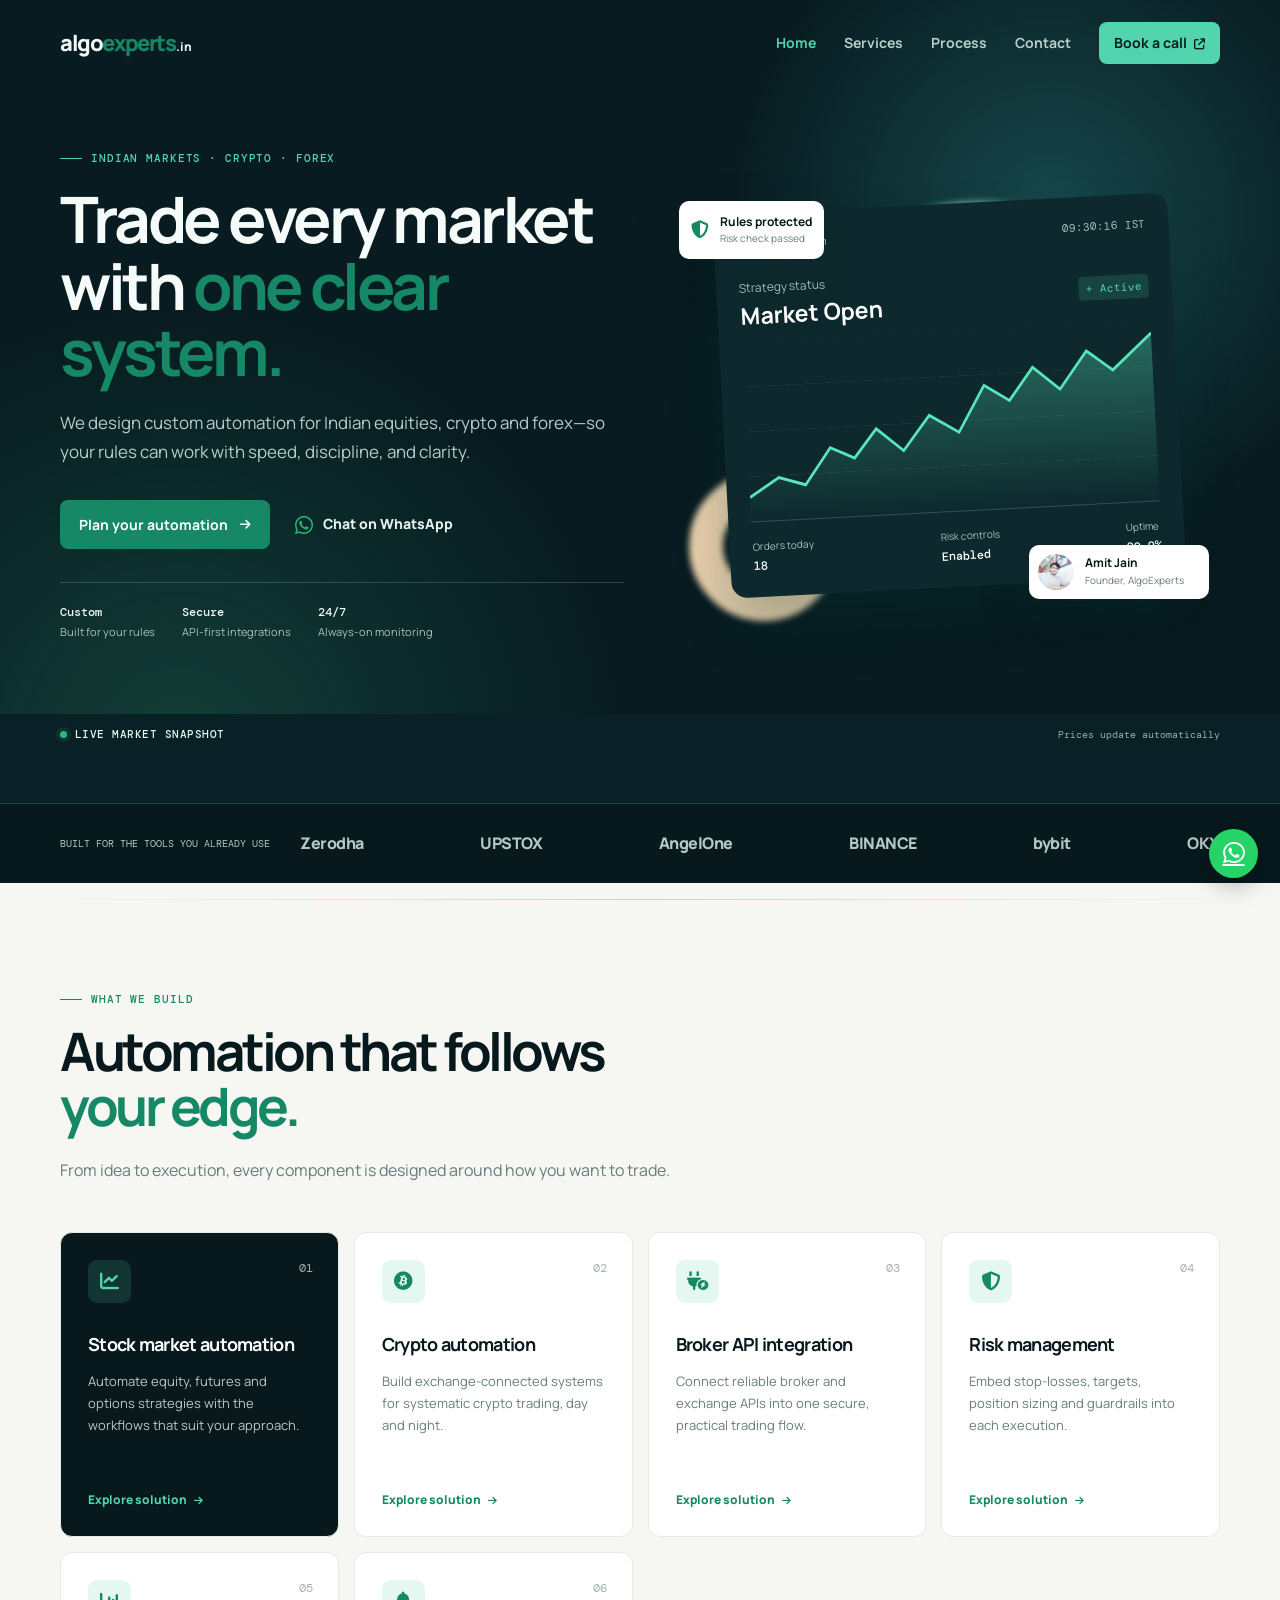
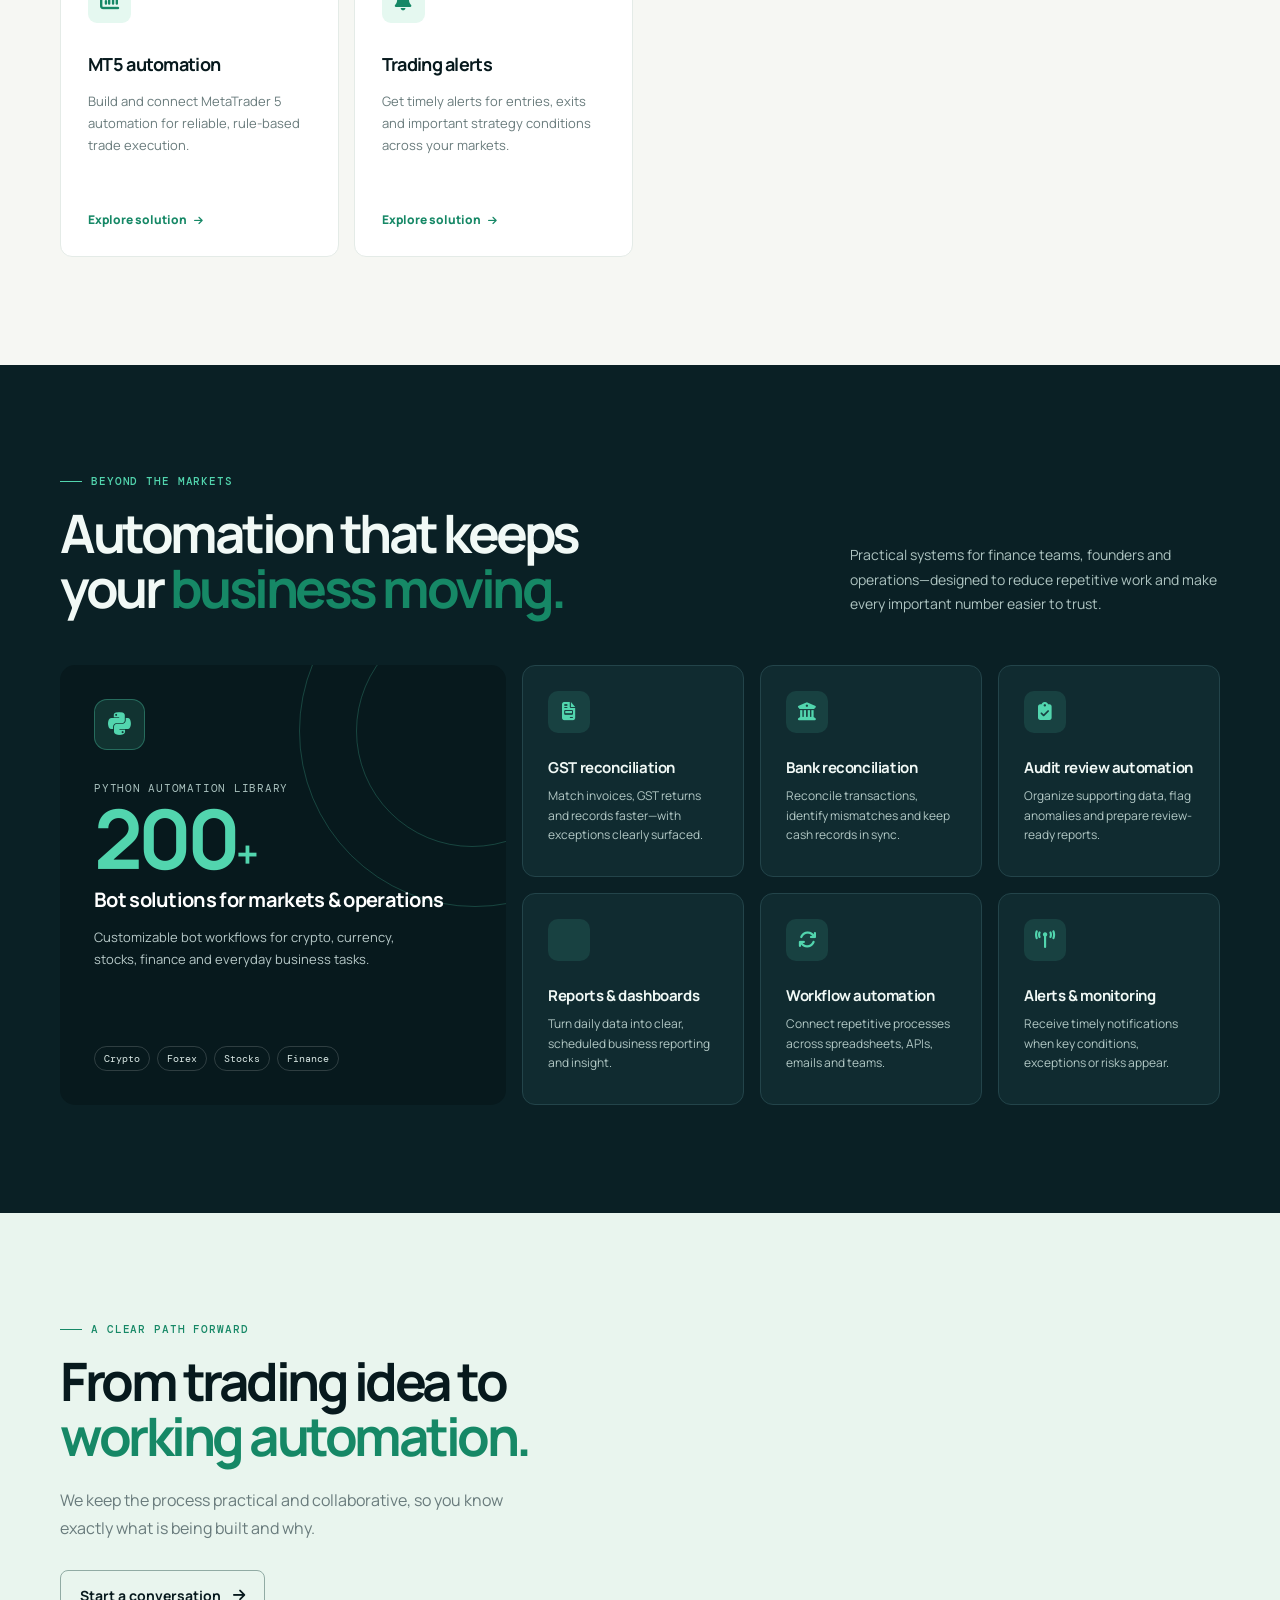
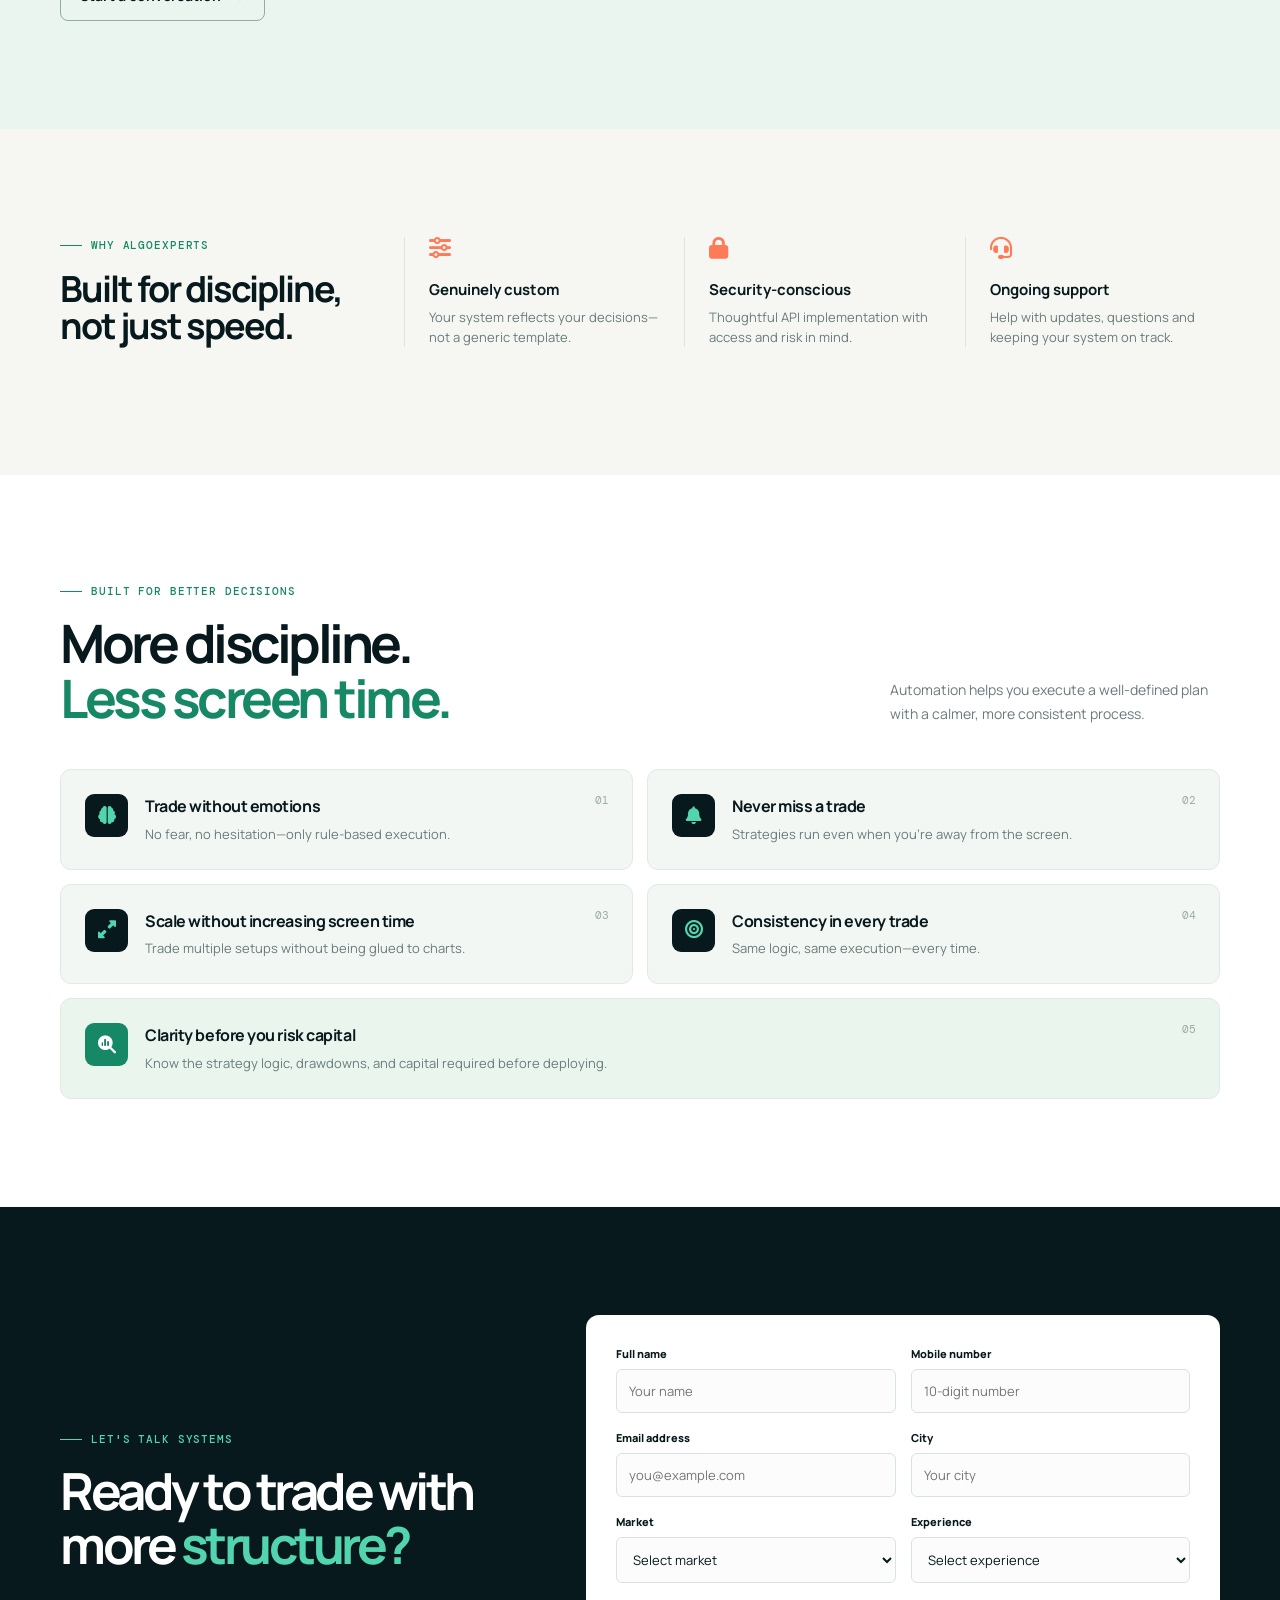
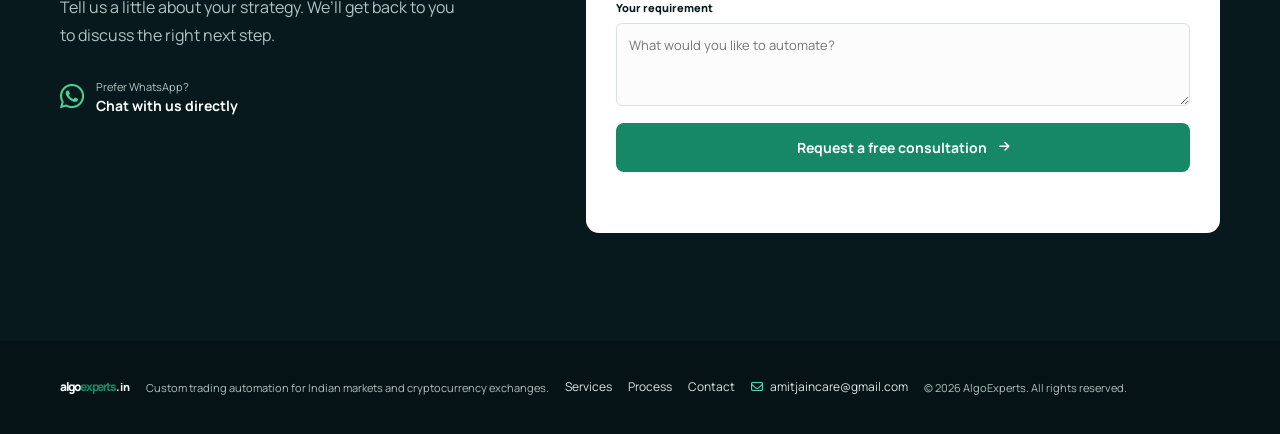
==== commit 17ecbaa0: "Refine dark theme and simplify motion" ====
--- a/index.html
+++ b/index.html
@@ -16,6 +16,7 @@
   <link rel="stylesheet" href="assets/css/live-markets.css">
   <link rel="stylesheet" href="assets/css/business-automation.css">
   <link rel="stylesheet" href="assets/css/business-animation.css">
+  <link rel="stylesheet" href="assets/css/dark-refinement.css">
 </head>
 <body>
   <header class="site-header">
@@ -63,7 +64,7 @@
       </div>
     </section>
 
-    <section class="market-ticker" aria-label="Live market prices"><div class="container"><div class="ticker-heading"><span class="ticker-live-dot"></span><span>Live market snapshot</span><small>Prices update automatically</small></div><div class="tradingview-widget-container"><div class="tradingview-widget-container__widget"></div><script type="text/javascript" src="https://s3.tradingview.com/external-embedding/embed-widget-ticker-tape.js" async>{"symbols":[{"proName":"NSE:NIFTY","title":"Nifty 50"},{"proName":"BSE:SENSEX","title":"Sensex"},{"proName":"NSE:RELIANCE","title":"Reliance"},{"proName":"NSE:TCS","title":"TCS"},{"proName":"OANDA:XAUUSD","title":"Gold"},{"proName":"OANDA:XAGUSD","title":"Silver"},{"proName":"BITSTAMP:BTCUSD","title":"Bitcoin"},{"proName":"FX_IDC:USDINR","title":"USD / INR"}],"showSymbolLogo":true,"colorTheme":"light","isTransparent":true,"displayMode":"adaptive","locale":"en"}</script></div></div></section>
+    <section class="market-ticker" aria-label="Live market prices"><div class="container"><div class="ticker-heading"><span class="ticker-live-dot"></span><span>Live market snapshot</span><small>Prices update automatically</small></div><div class="tradingview-widget-container"><div class="tradingview-widget-container__widget"></div><script type="text/javascript" src="https://s3.tradingview.com/external-embedding/embed-widget-ticker-tape.js" async>{"symbols":[{"proName":"NSE:NIFTY","title":"Nifty 50"},{"proName":"BSE:SENSEX","title":"Sensex"},{"proName":"NSE:RELIANCE","title":"Reliance"},{"proName":"NSE:TCS","title":"TCS"},{"proName":"OANDA:XAUUSD","title":"Gold"},{"proName":"OANDA:XAGUSD","title":"Silver"},{"proName":"BITSTAMP:BTCUSD","title":"Bitcoin"},{"proName":"FX_IDC:USDINR","title":"USD / INR"}],"showSymbolLogo":true,"colorTheme":"dark","isTransparent":true,"displayMode":"adaptive","locale":"en"}</script></div></div></section>
 
     <section class="logo-strip"><div class="container"><p>BUILT FOR THE TOOLS YOU ALREADY USE</p><div class="platform-names"><span>Zerodha</span><span>UPSTOX</span><span>AngelOne</span><span>BINANCE</span><span>bybit</span><span>OKX</span></div></div></section>
 
--- a/assets/css/animations.css
+++ b/assets/css/animations.css
@@ -1 +1 @@
-@media (prefers-reduced-motion:no-preference){.hero-copy>*{animation:heroRise .72s both}.hero-copy .eyebrow{animation-delay:.05s}.hero-copy h1{animation-delay:.14s}.hero-copy .hero-description{animation-delay:.24s}.hero-copy .hero-actions{animation-delay:.34s}.hero-copy .trust-row{animation-delay:.44s}.hero-visual{animation:visualEnter .9s .12s both}.dashboard-card{animation:dashboardFloat 5.5s ease-in-out infinite}.orb-one{animation:orbDrift 8s ease-in-out infinite}.orb-two{animation:orbDrift 7s 1s ease-in-out infinite reverse}.live-dot:before{animation:livePulse 1.8s ease-in-out infinite}.whatsapp-float{animation:whatsappPulse 2.8s 1.4s infinite}.service-card,.benefit-card,.assurance-item,.process-list li,.section-intro,.benefits-heading,.contact-copy,.form-card{opacity:0;transform:translateY(22px);transition:opacity .65s ease,transform .65s cubic-bezier(.2,.75,.25,1)}.reveal-visible{opacity:1;transform:translateY(0)}.service-card:nth-child(2),.benefit-card:nth-child(2),.assurance-item:nth-child(3){transition-delay:.09s}.service-card:nth-child(3),.benefit-card:nth-child(3),.assurance-item:nth-child(4){transition-delay:.18s}.service-card:nth-child(4),.benefit-card:nth-child(4){transition-delay:.27s}.service-card:nth-child(5),.benefit-card:nth-child(5){transition-delay:.36s}.service-card:nth-child(6){transition-delay:.45s}.service-card:hover .service-icon,.benefit-card:hover .benefit-icon{transform:rotate(-8deg) scale(1.08)}.service-icon,.benefit-icon{transition:transform .28s ease}.button-primary{position:relative;overflow:hidden}.button-primary:before{content:'';position:absolute;inset:0;transform:translateX(-115%);background:linear-gradient(105deg,transparent 35%,rgba(255,255,255,.26) 50%,transparent 65%);transition:transform .6s ease}.button-primary:hover:before{transform:translateX(115%)}.button-primary>*{position:relative}@keyframes heroRise{from{opacity:0;transform:translateY(18px)}to{opacity:1;transform:translateY(0)}}@keyframes visualEnter{from{opacity:0;transform:translateX(30px) rotate(2deg)}to{opacity:1;transform:translateX(0) rotate(0)}}@keyframes dashboardFloat{0%,100%{transform:rotate(-3deg) translateY(0)}50%{transform:rotate(-2deg) translateY(-10px)}}@keyframes orbDrift{0%,100%{transform:translate(0,0) scale(1)}50%{transform:translate(13px,-14px) scale(1.05)}}@keyframes livePulse{0%,100%{box-shadow:0 0 0 0 rgba(82,213,174,.6)}50%{box-shadow:0 0 0 6px rgba(82,213,174,0)}}@keyframes whatsappPulse{0%,100%{box-shadow:0 8px 23px rgba(0,0,0,.25)}50%{box-shadow:0 8px 23px rgba(0,0,0,.25),0 0 0 9px rgba(37,211,102,.13)}}}@media (prefers-reduced-motion:reduce){html{scroll-behavior:auto}}
+@media (prefers-reduced-motion:no-preference){.hero-copy>*{animation:heroRise .65s both}.hero-copy .eyebrow{animation-delay:.04s}.hero-copy h1{animation-delay:.12s}.hero-copy .hero-description{animation-delay:.2s}.hero-copy .hero-actions{animation-delay:.28s}.hero-copy .trust-row{animation-delay:.36s}.hero-visual{animation:visualEnter .8s .1s both}.dashboard-card{animation:dashboardFloat 6s ease-in-out infinite}.service-card,.benefit-card,.assurance-item,.process-list li,.section-intro,.benefits-heading,.contact-copy,.form-card{opacity:0;transform:translateY(20px);transition:opacity .58s ease,transform .58s cubic-bezier(.2,.75,.25,1)}.reveal-visible{opacity:1;transform:translateY(0)}.service-card:nth-child(2),.benefit-card:nth-child(2),.assurance-item:nth-child(3){transition-delay:.08s}.service-card:nth-child(3),.benefit-card:nth-child(3),.assurance-item:nth-child(4){transition-delay:.16s}.service-card:nth-child(4),.benefit-card:nth-child(4){transition-delay:.24s}.service-card:nth-child(5),.benefit-card:nth-child(5){transition-delay:.32s}.service-card:nth-child(6){transition-delay:.4s}@keyframes heroRise{from{opacity:0;transform:translateY(18px)}to{opacity:1;transform:translateY(0)}}@keyframes visualEnter{from{opacity:0;transform:translateX(25px)}to{opacity:1;transform:translateX(0)}}@keyframes dashboardFloat{0%,100%{transform:rotate(-3deg) translateY(0)}50%{transform:rotate(-2deg) translateY(-6px)}}}@media (prefers-reduced-motion:reduce){html{scroll-behavior:auto}}
--- a/assets/css/dark-refinement.css
+++ b/assets/css/dark-refinement.css
@@ -0,0 +1 @@
+.site-header .logo{color:#eef8f5}.site-header .nav-menu>a{color:#b7ceca}.site-header .nav-menu>a:hover,.site-header .nav-menu .active{color:var(--mint)}.site-header .nav-menu .nav-cta{background:var(--mint);color:#06201e}.site-header .menu-toggle{color:#eef8f5}.hero{background:radial-gradient(circle at 82% 30%,#17484b 0,transparent 28%),radial-gradient(circle at 14% 105%,#123d37 0,transparent 34%),#071b20}.hero:after{content:'';position:absolute;inset:auto 0 0;height:1px;background:linear-gradient(90deg,transparent,rgba(82,213,174,.5),transparent)}.hero h1{color:#f4fbf8}.hero-description{color:#b5ccca}.hero .eyebrow{color:var(--mint)}.trust-row{border-color:rgba(184,217,210,.22)}.trust-row strong{color:#f0f8f5}.trust-row span{color:#aac2bf}.text-link{color:#e4f1ed}.market-ticker{background:#092126;border-color:#20434a}.ticker-heading{color:#e6f5f0}.ticker-heading small{color:#93ada9}.business-automation{background:#0a2025}.business-intro h2{color:#f1f9f6}.business-intro>p{color:#aec4c1}.business-automation .eyebrow{color:var(--mint)}.business-card{background:#102b30;border-color:#23444a}.business-card:hover{background:#14343a;border-color:#4d9d88;box-shadow:0 18px 34px rgba(0,0,0,.22)}.business-card h3{color:#f1f9f6}.business-card p{color:#b2c8c5}.business-card>i{background:rgba(82,213,174,.13);color:var(--mint)}@media(max-width:640px){.site-header{background:#071b20}.nav-menu{background:#0d282d}.nav-menu>a{color:#d1e1df}.nav-menu .nav-cta{color:#06201e}}
